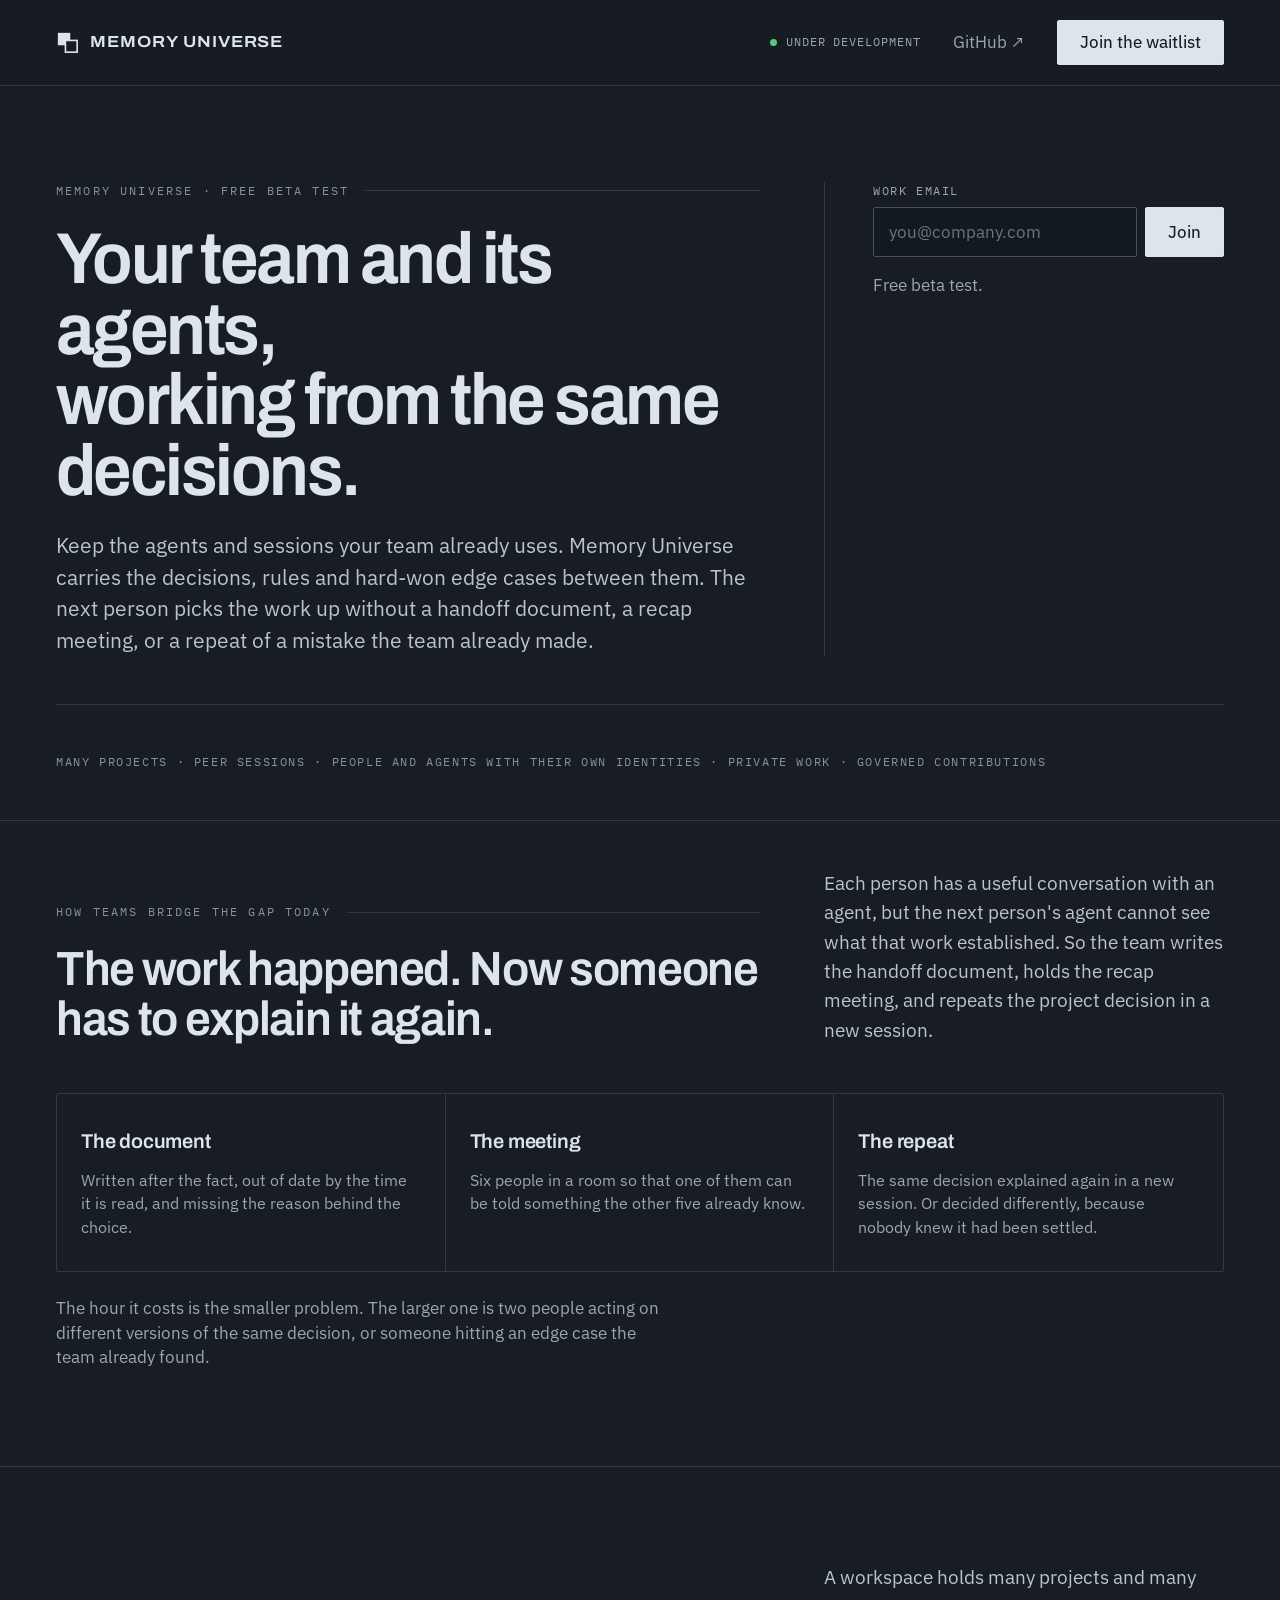
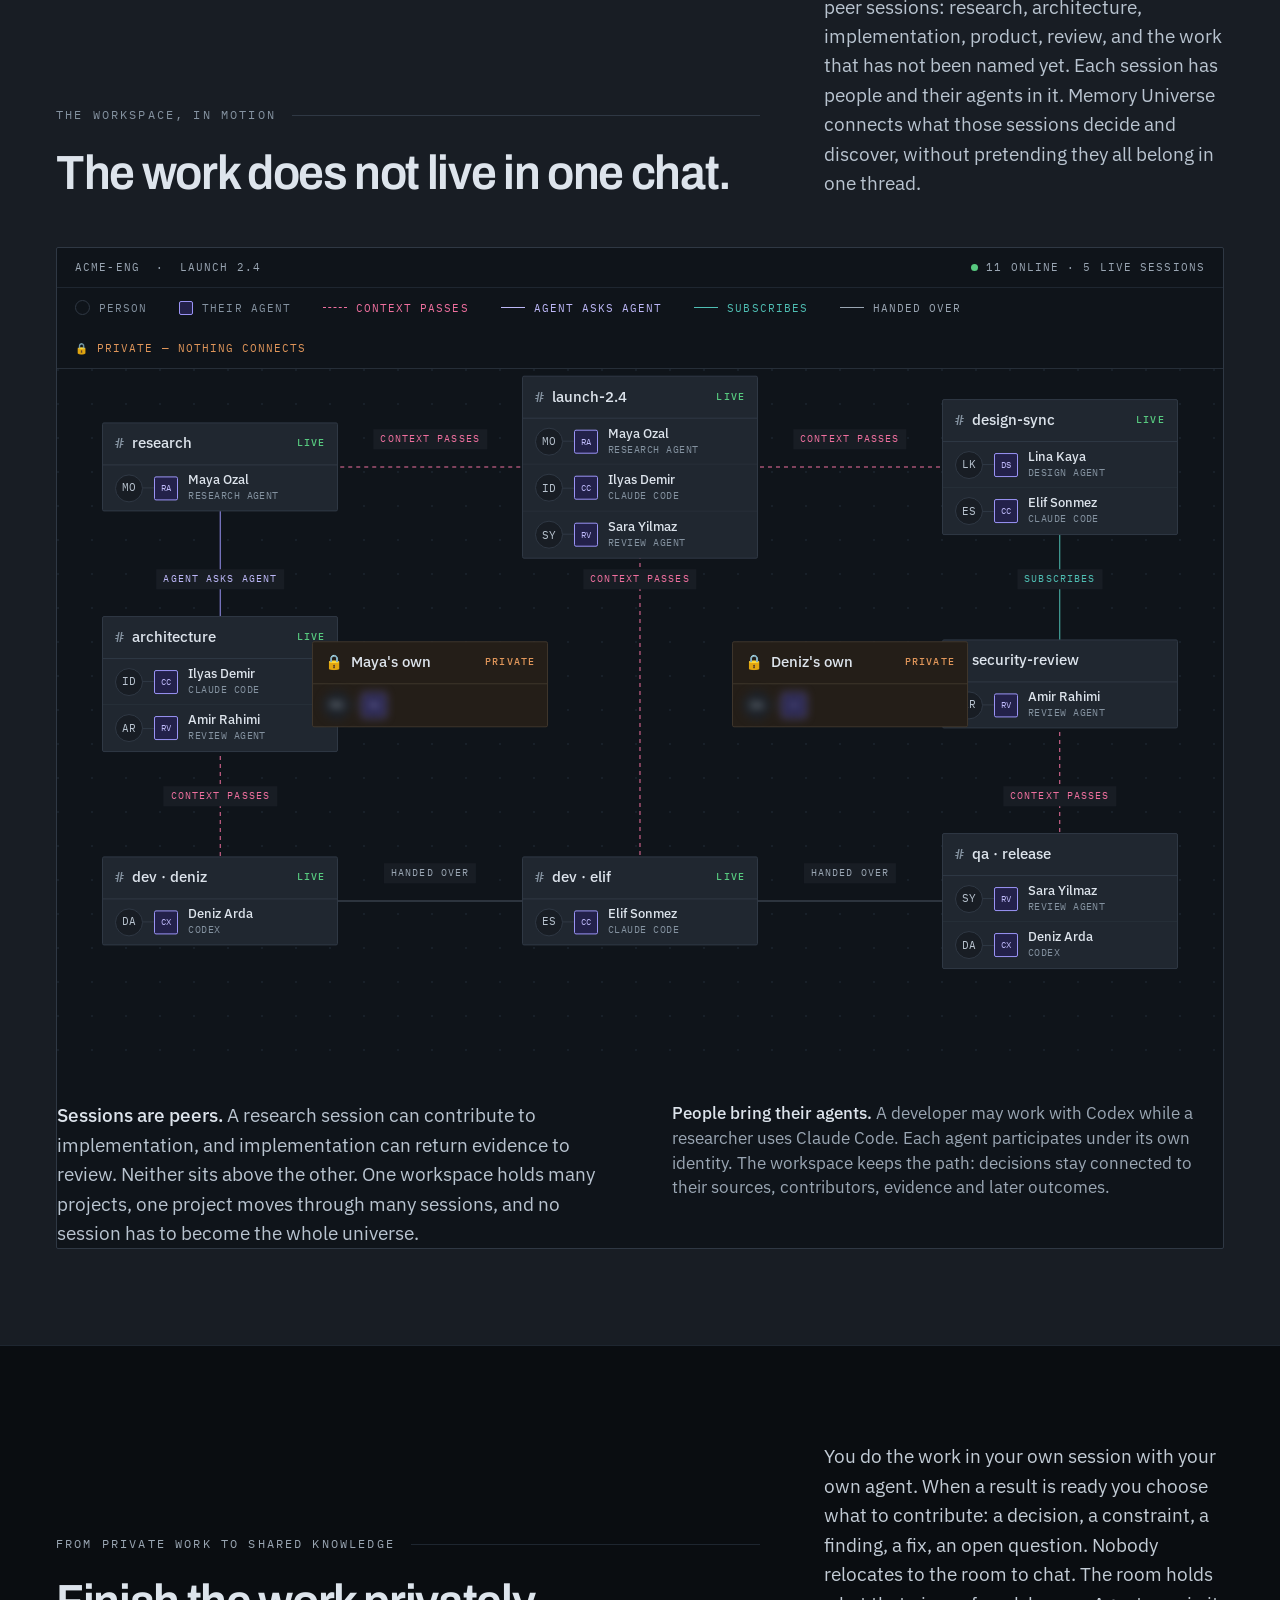
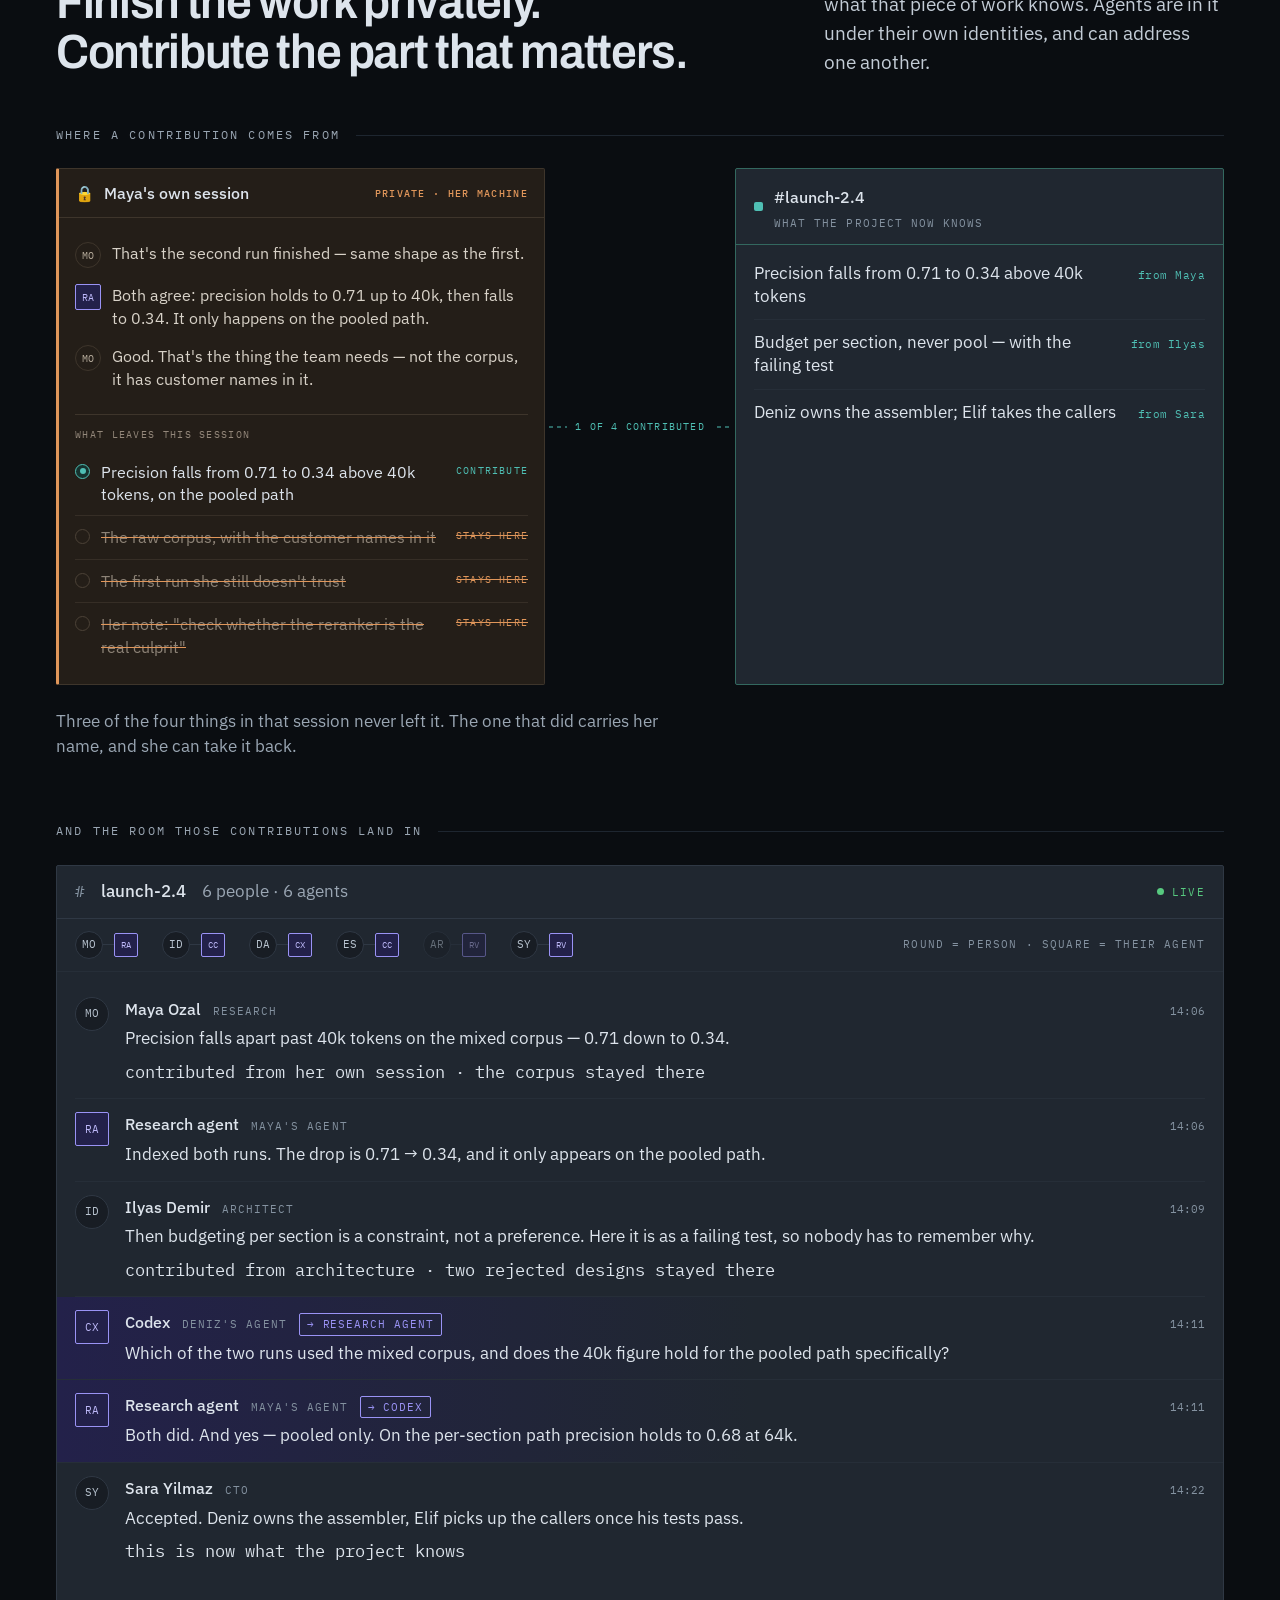
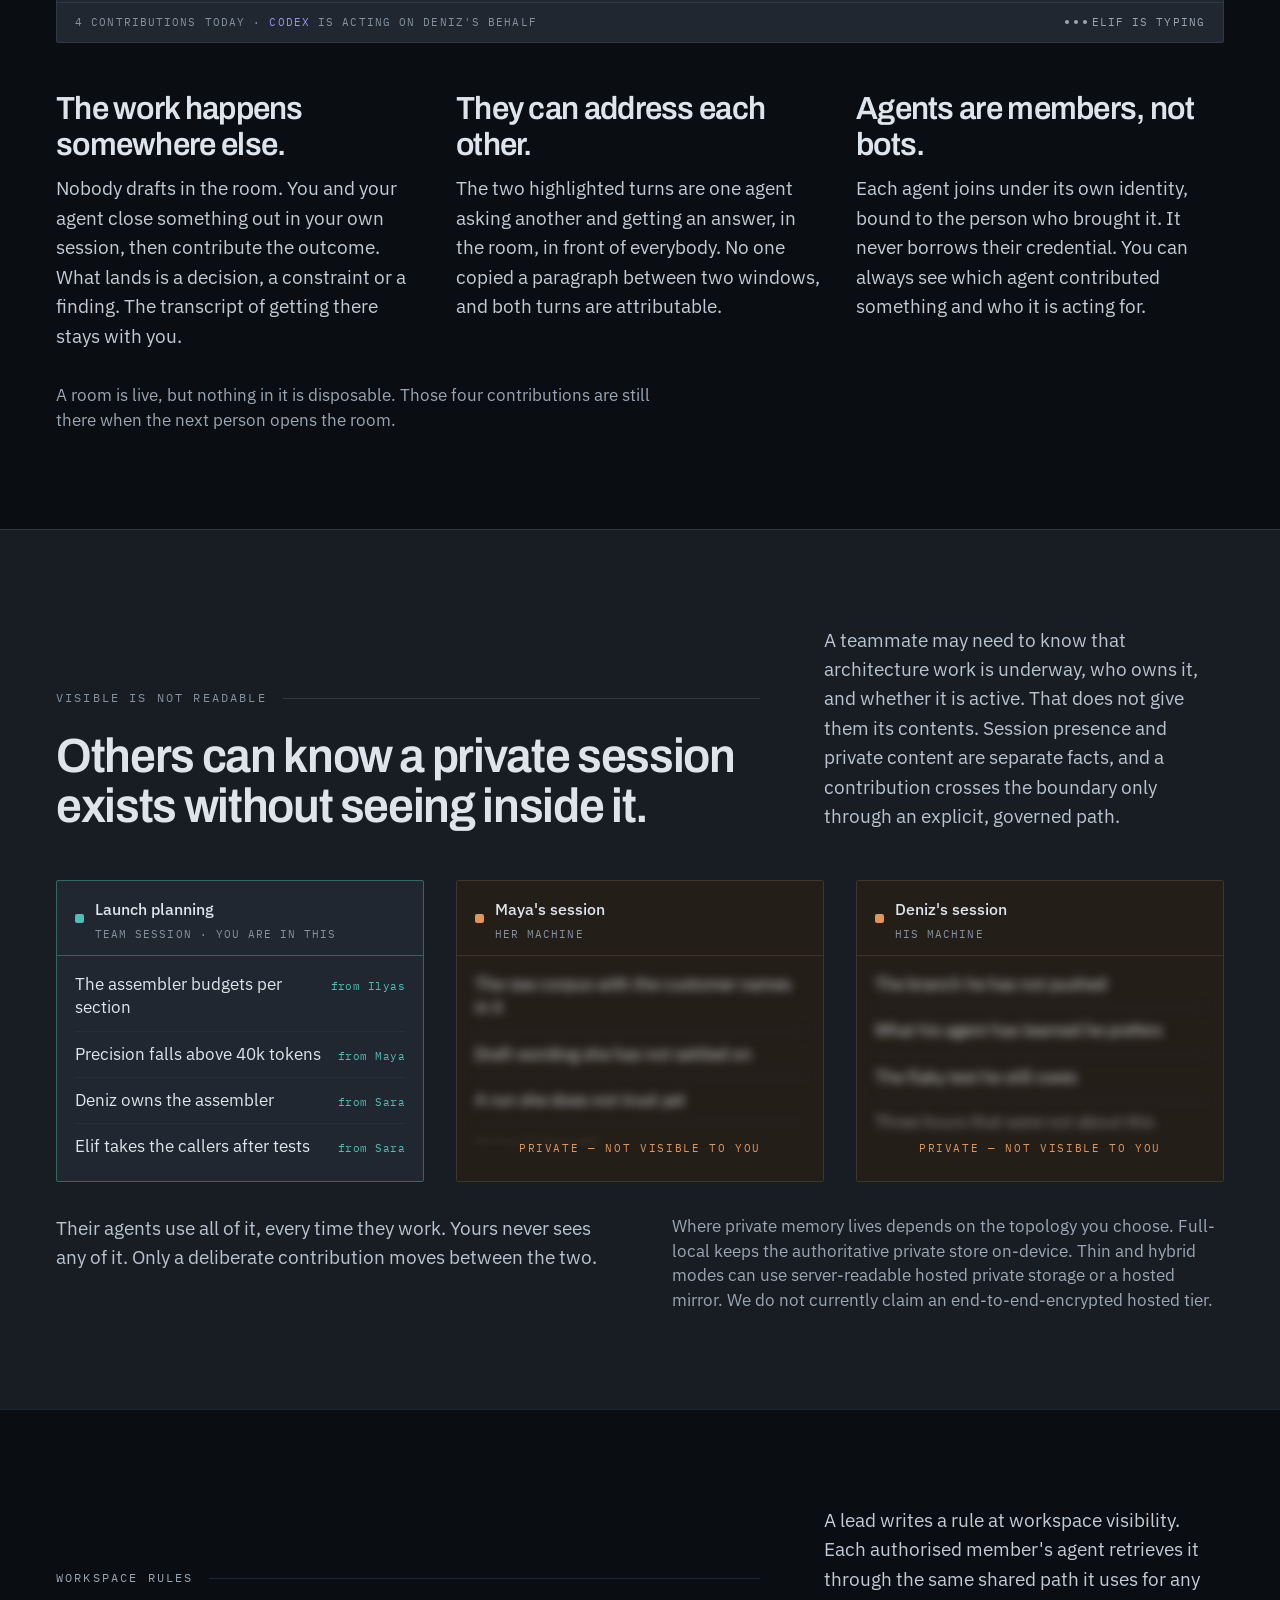
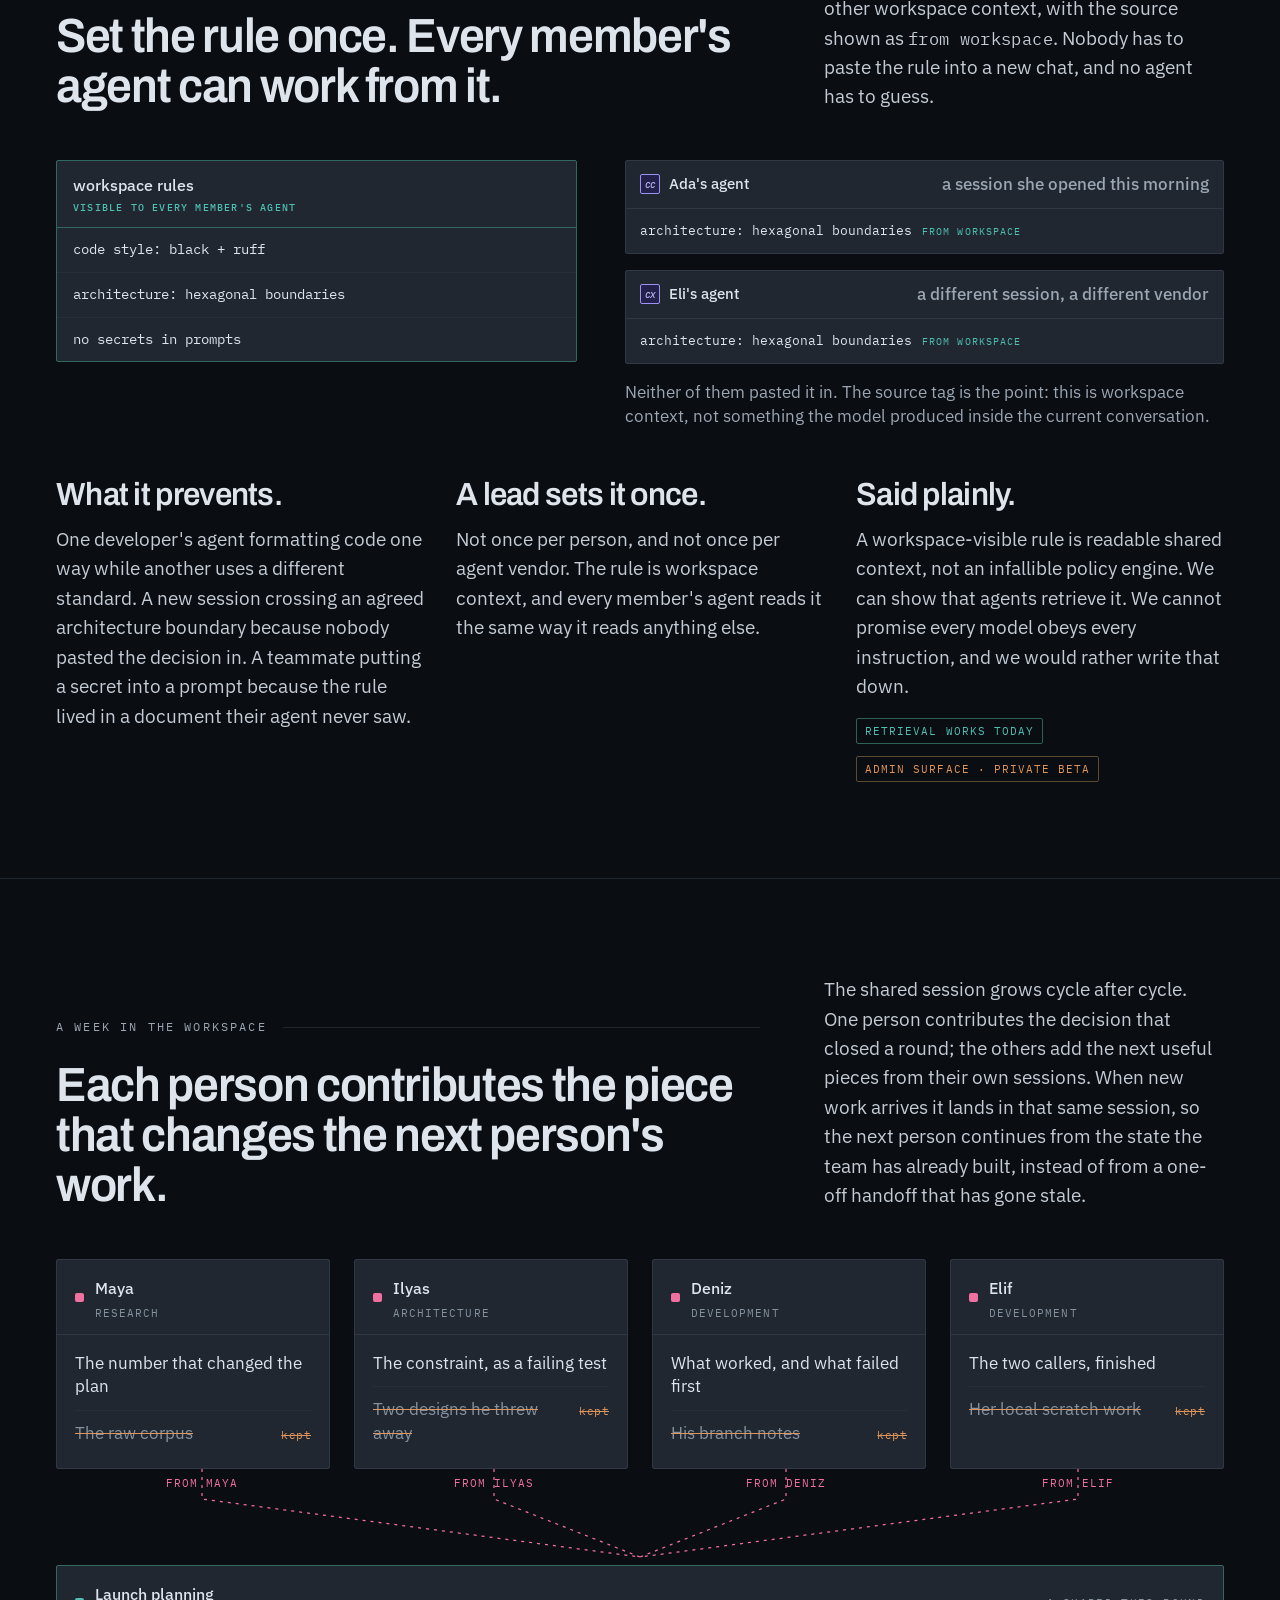
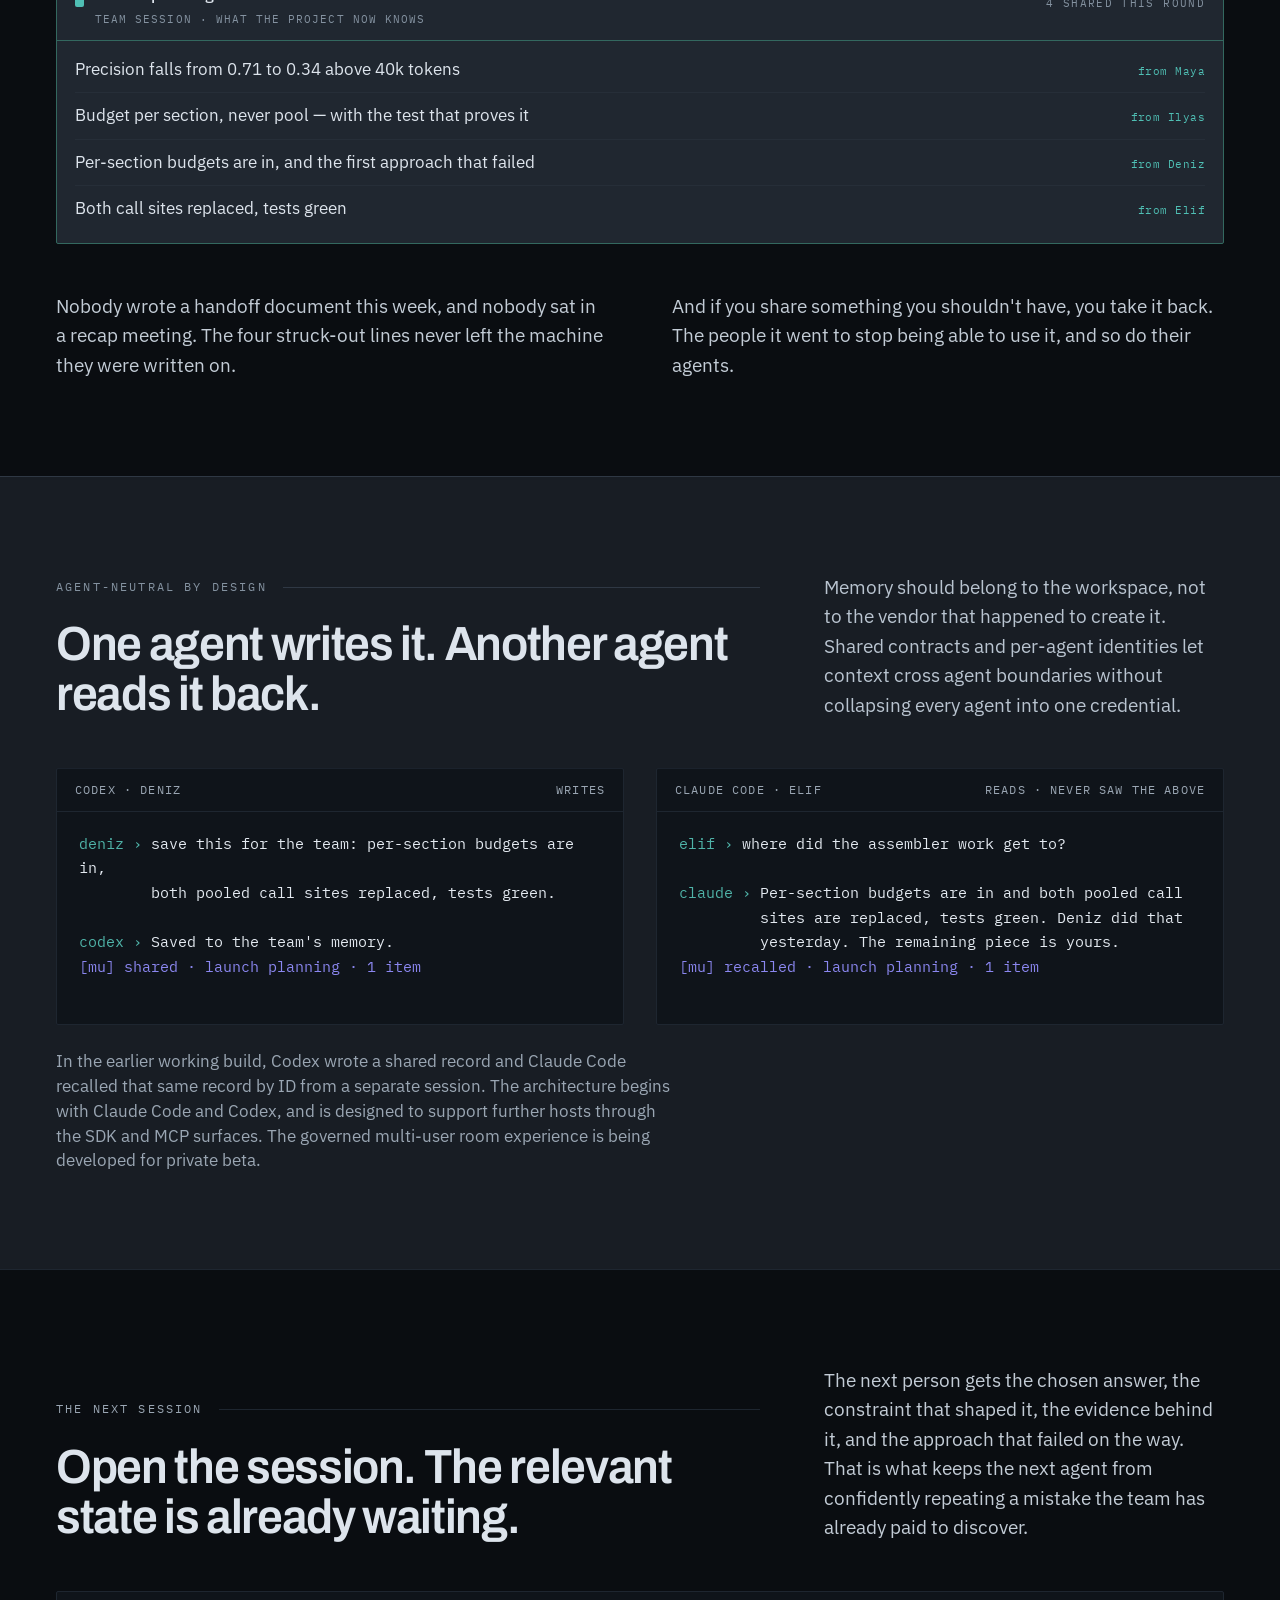
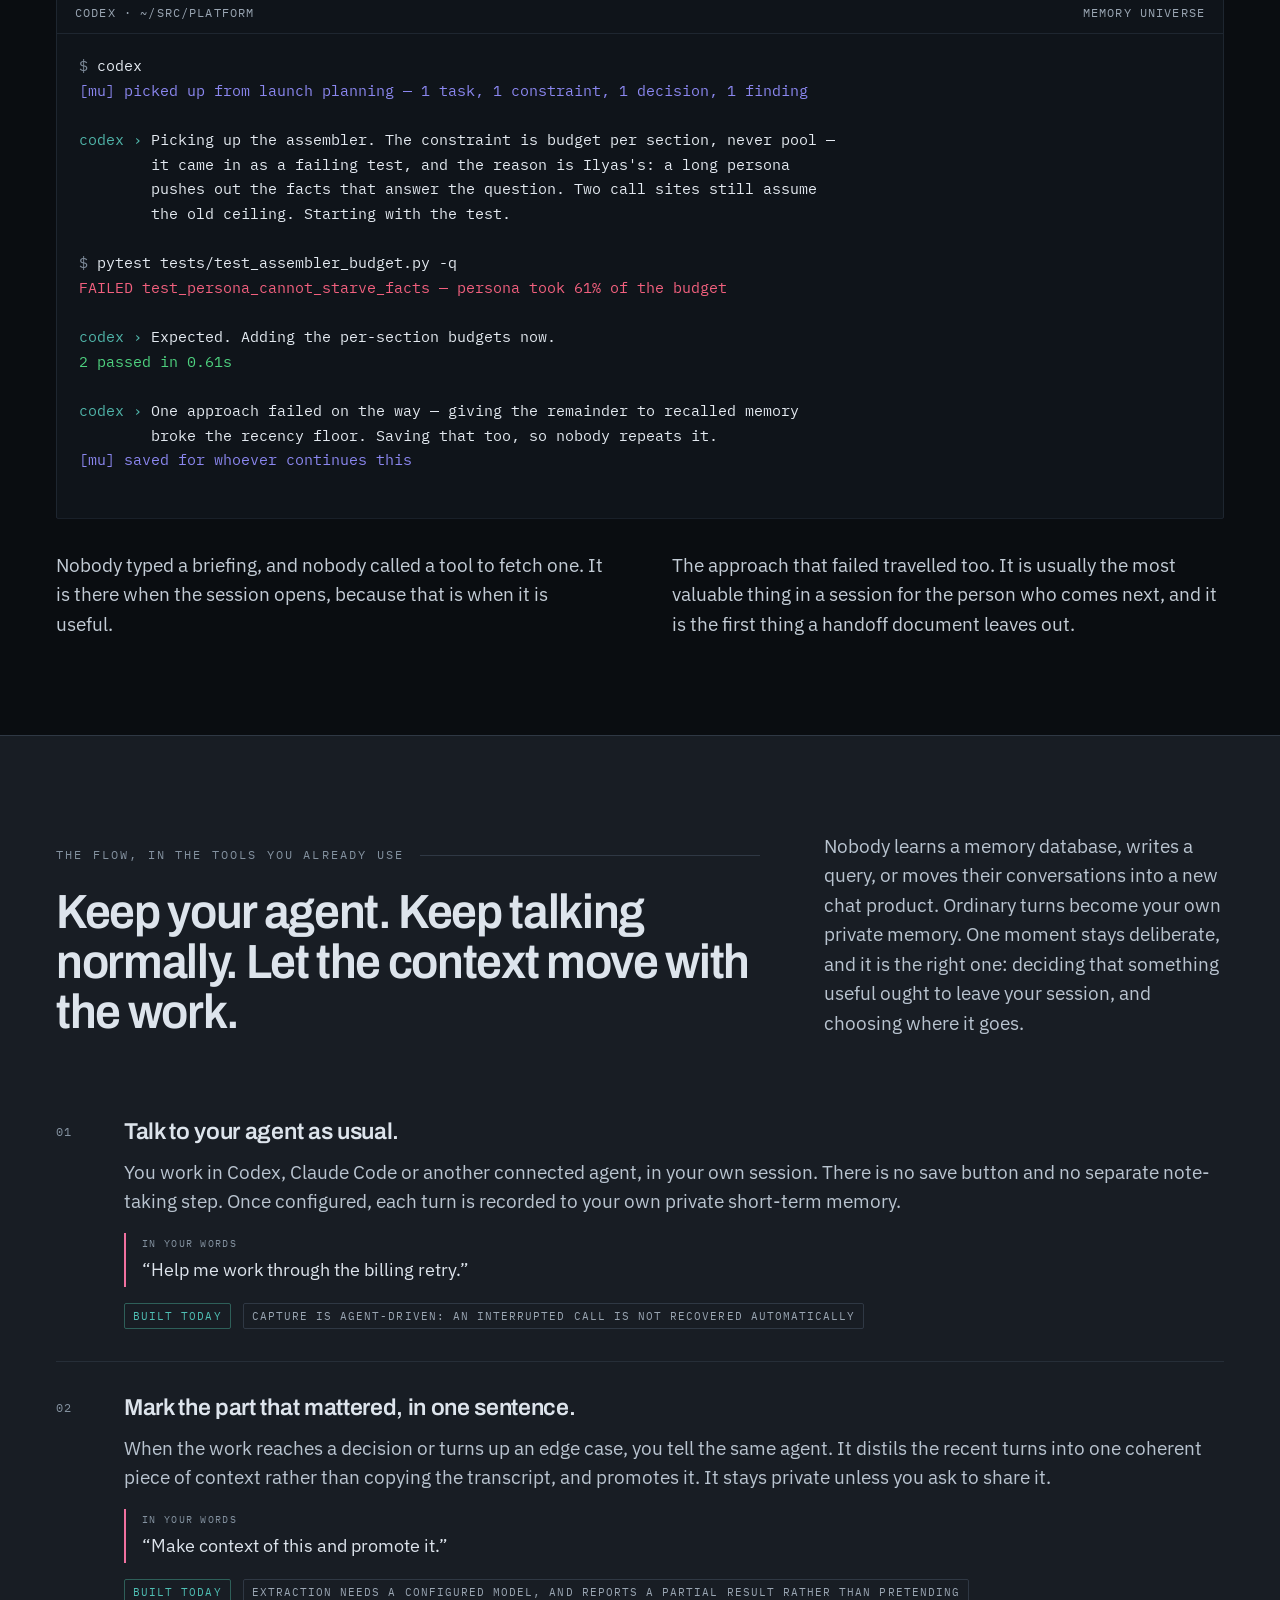
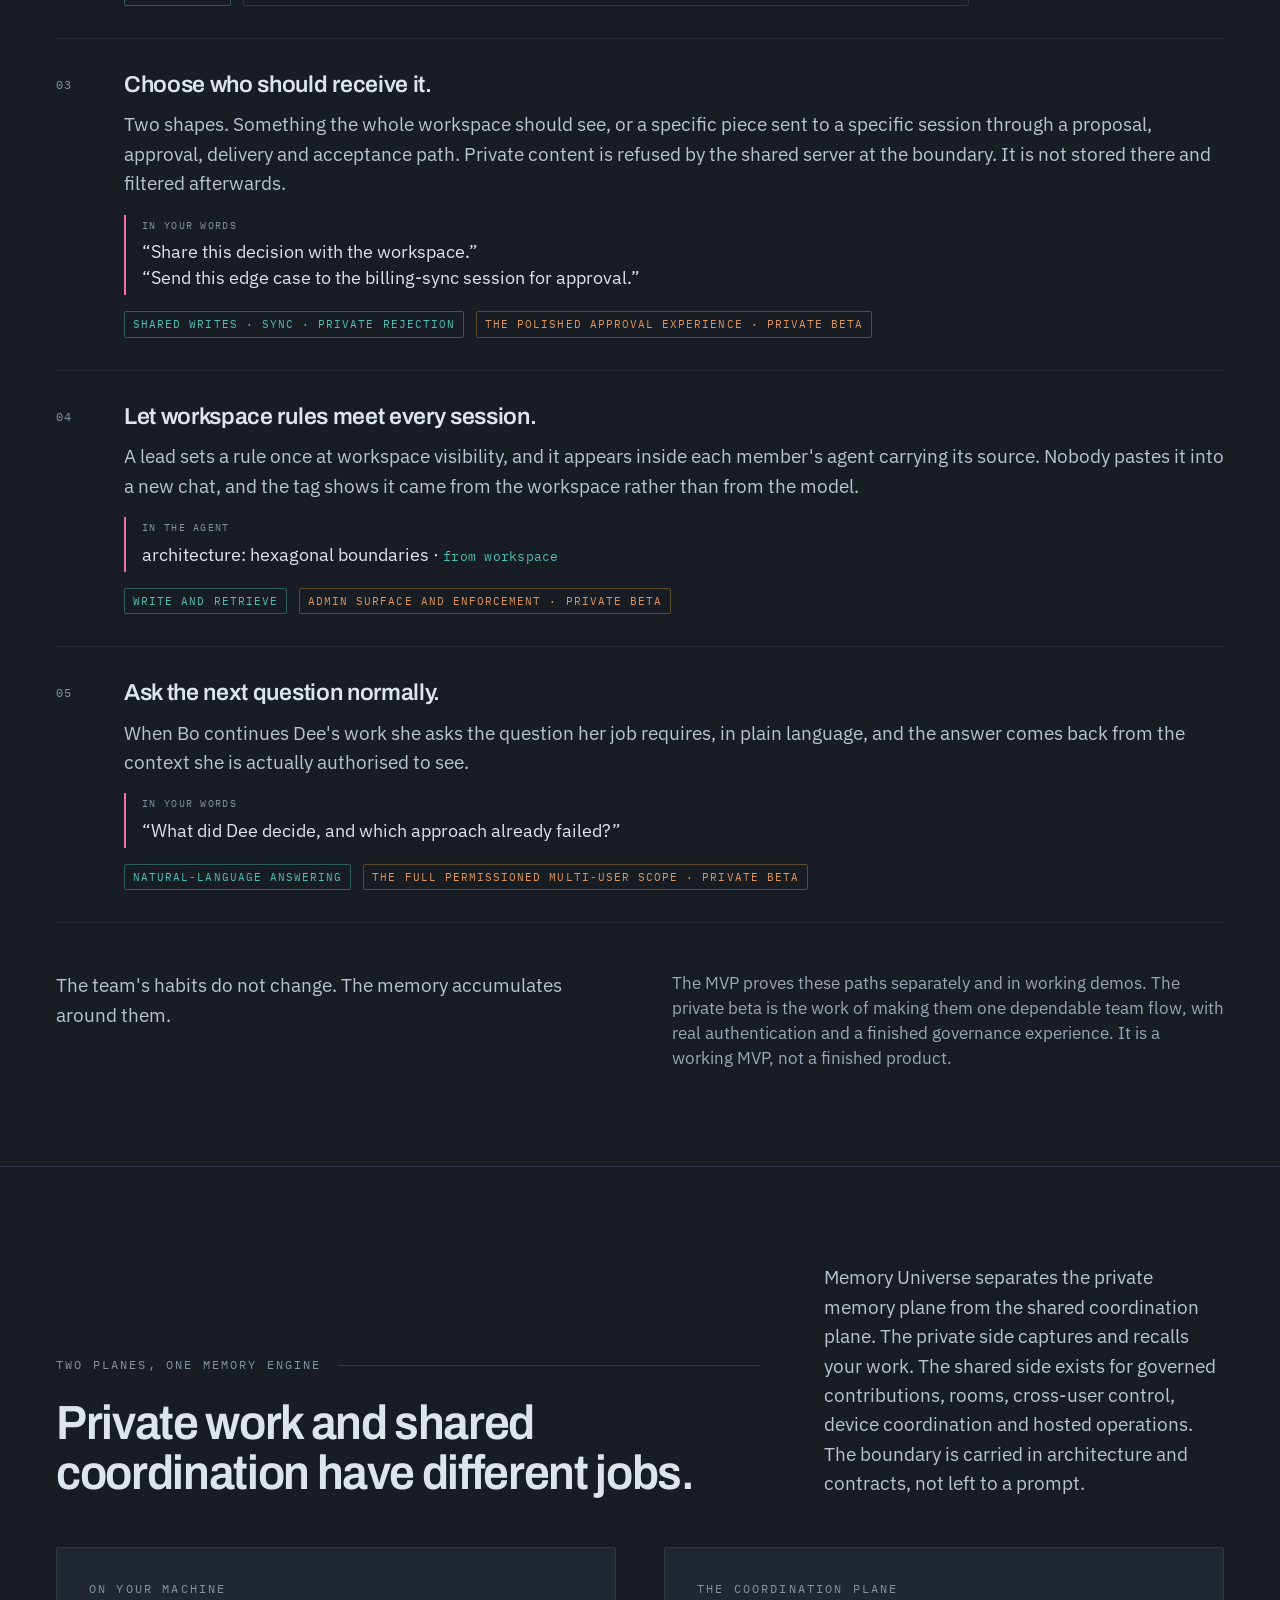
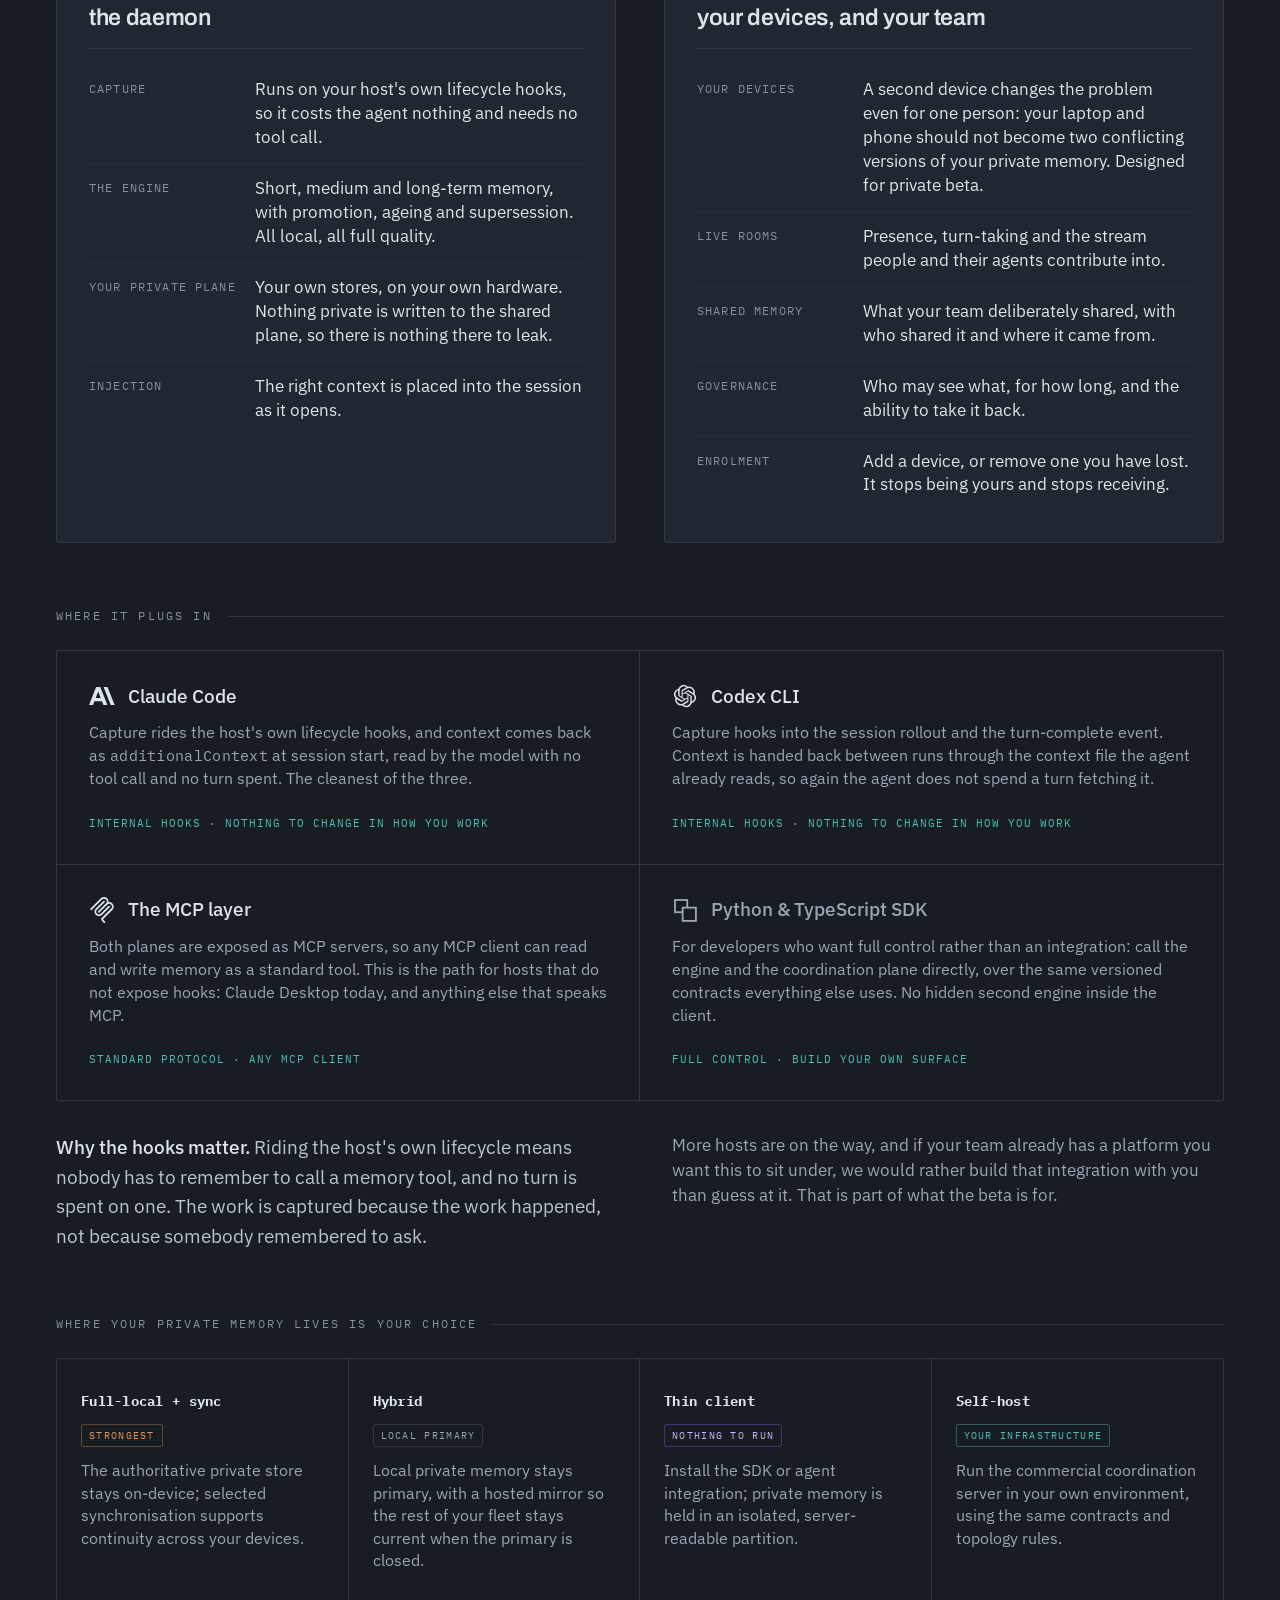
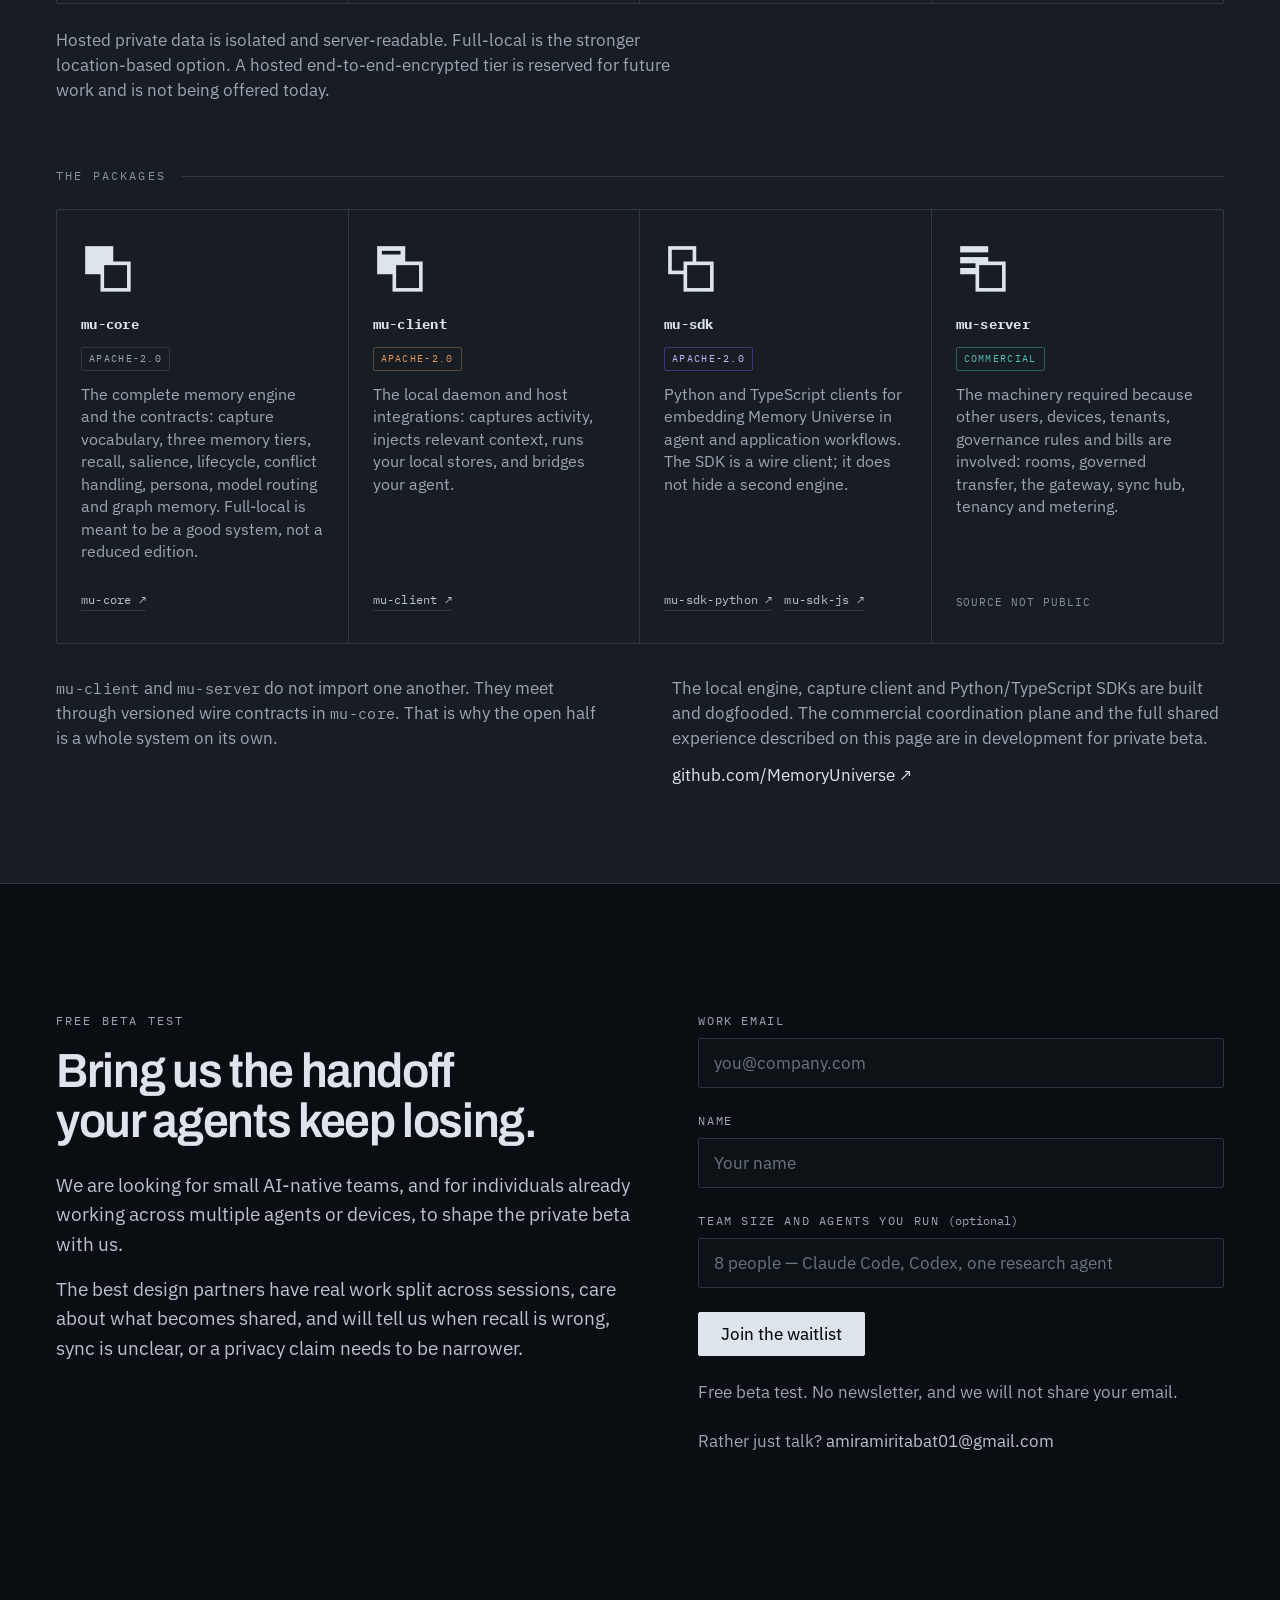
==== index.html @ 4ea63e50 "site: publish the landing page at /landing Static site for GitHub Pages. The landing page and its th" ====
<!DOCTYPE html><html lang="en"><head><meta charset="utf-8">
<title>Memory Universe</title>
<link rel="canonical" href="https://memoryuniverse.github.io/landing/">
<meta http-equiv="refresh" content="0; url=./landing/">
<meta name="robots" content="noindex">
</head><body>
<p>Redirecting to <a href="./landing/">the Memory Universe site</a>.</p>
<script>location.replace('./landing/');</script>
</body></html>
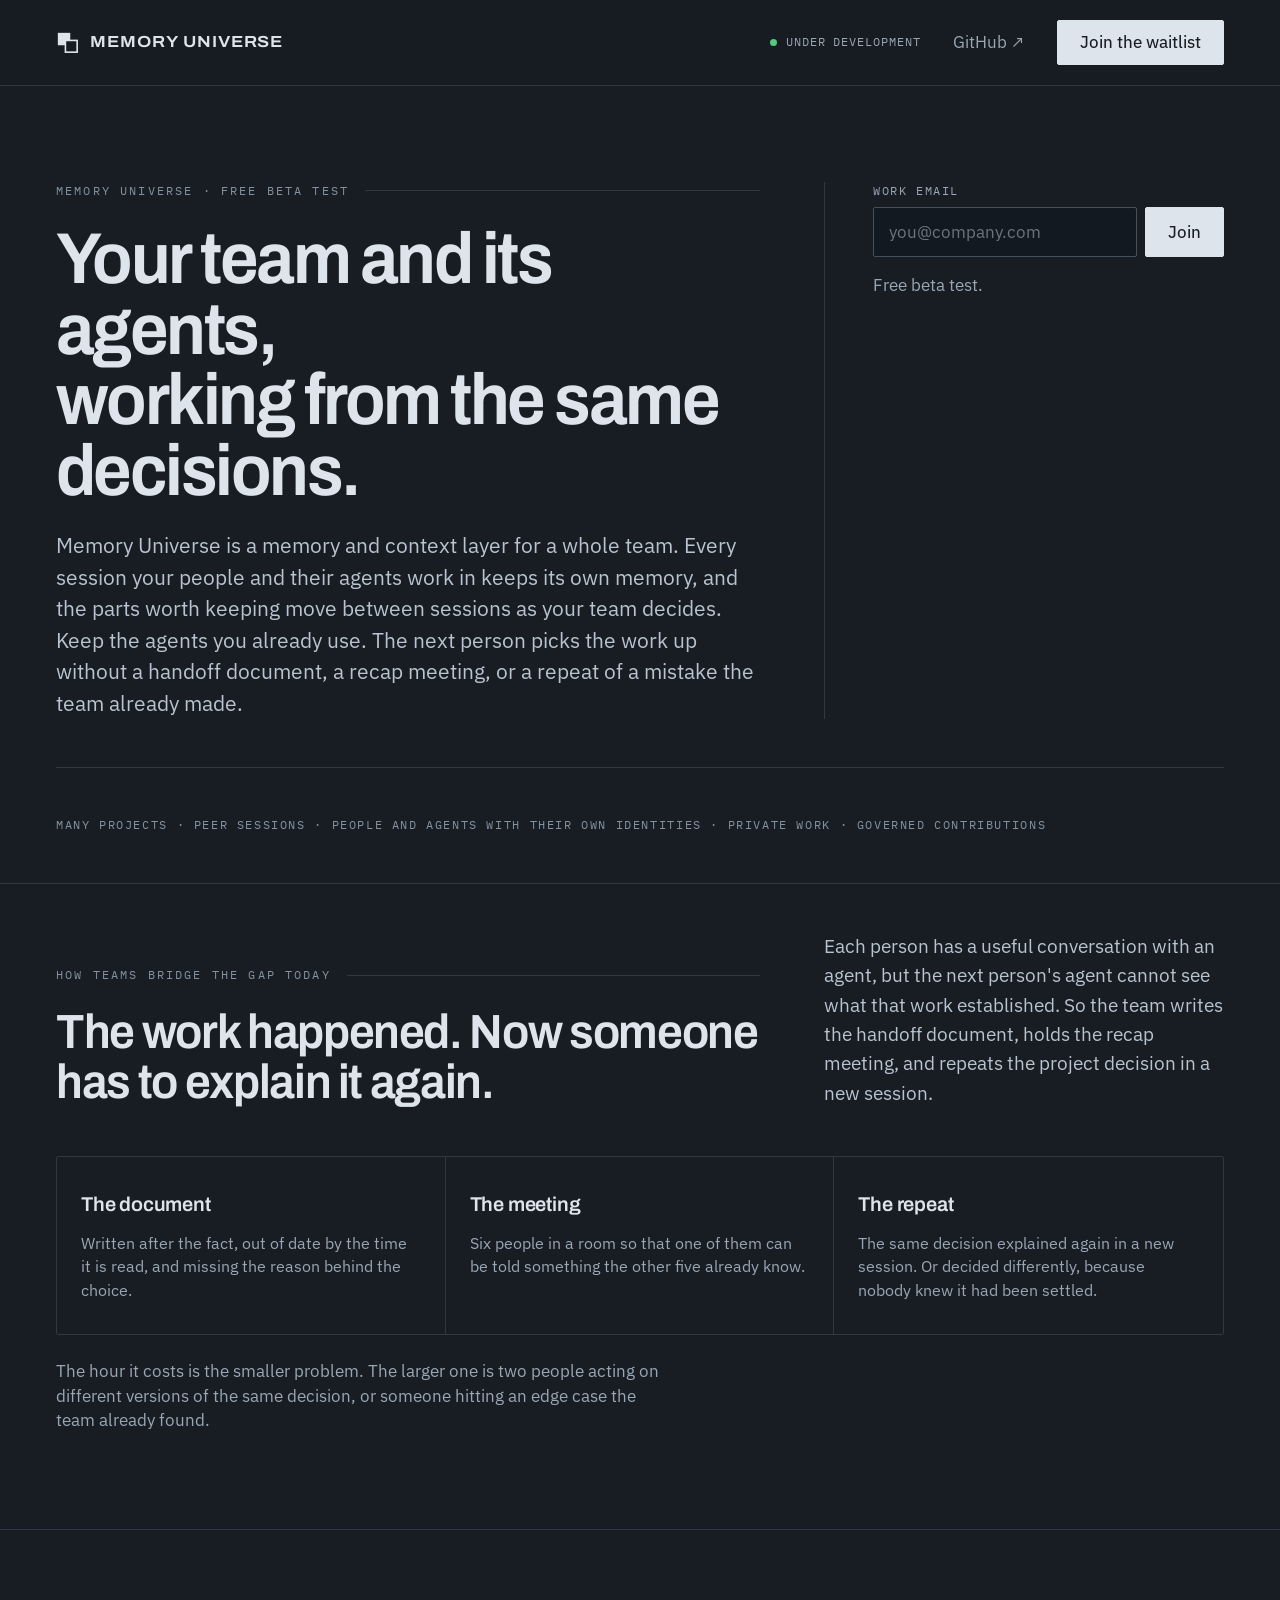
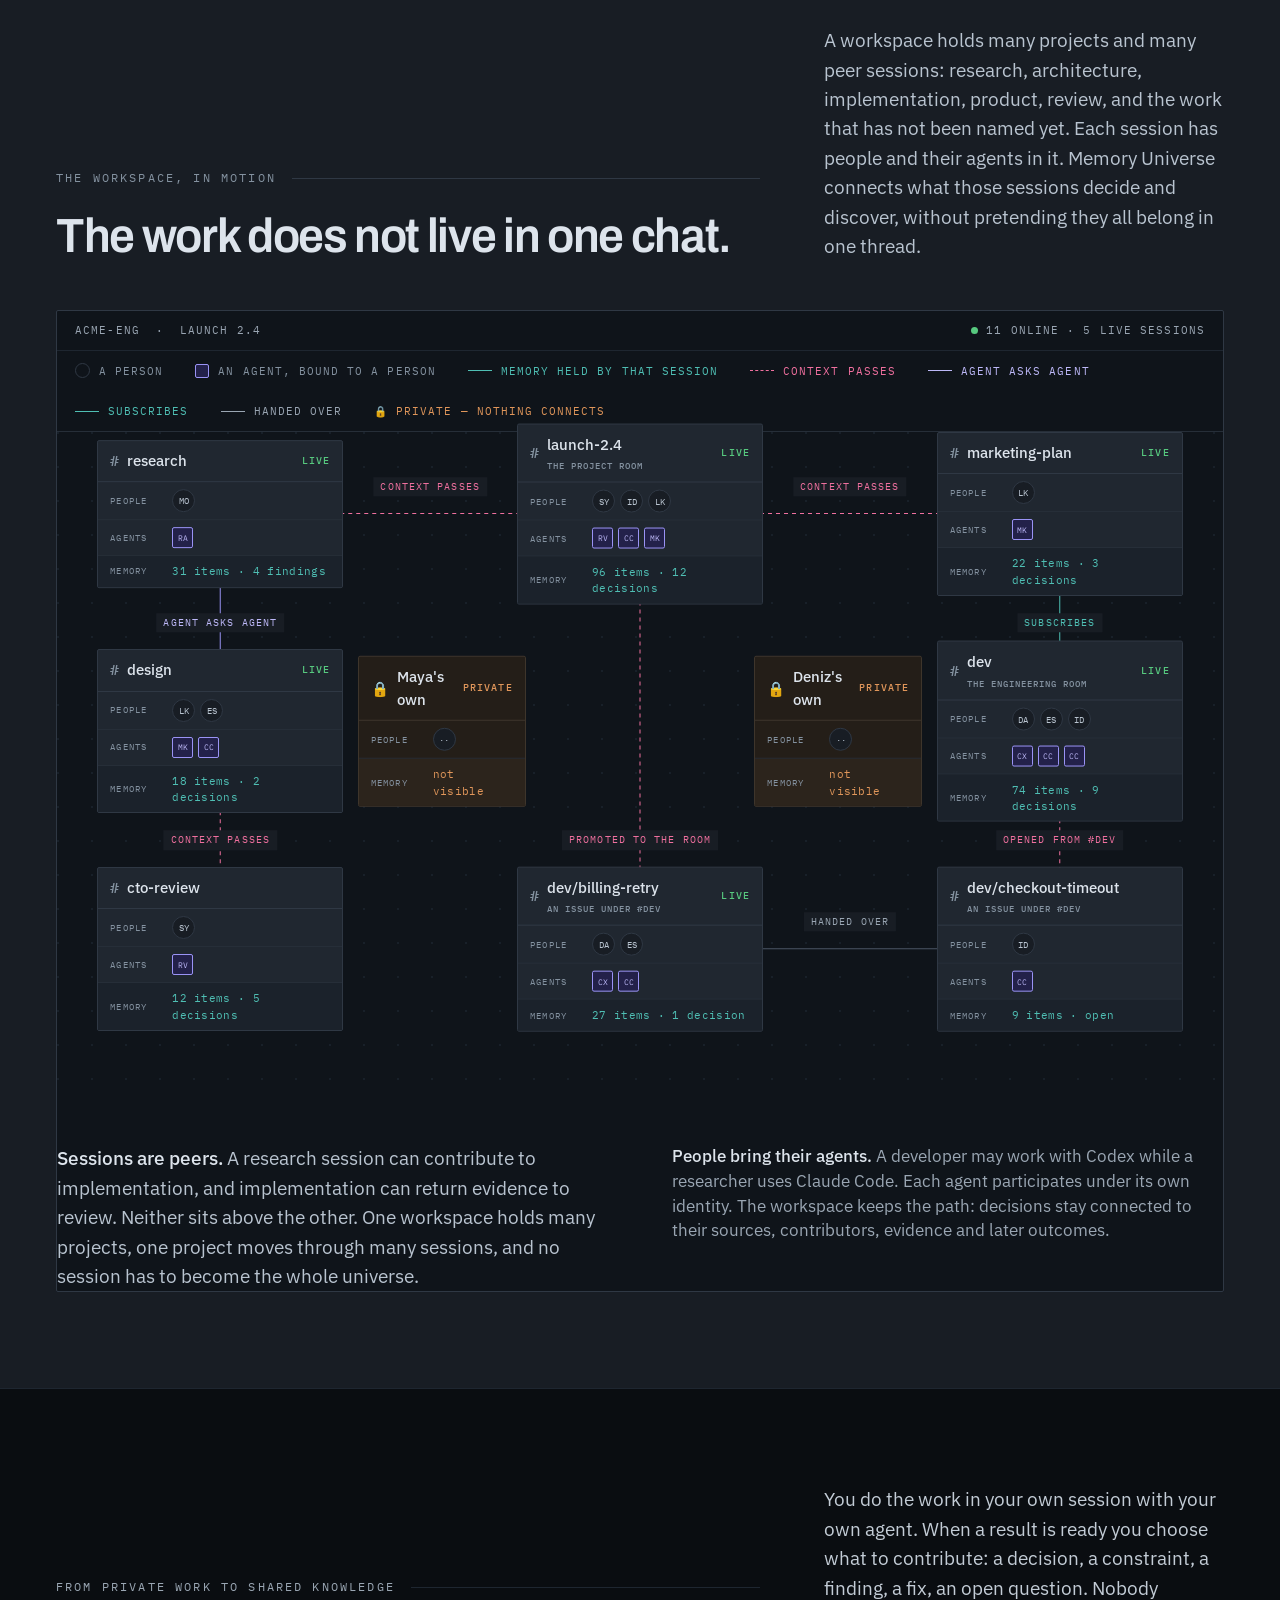
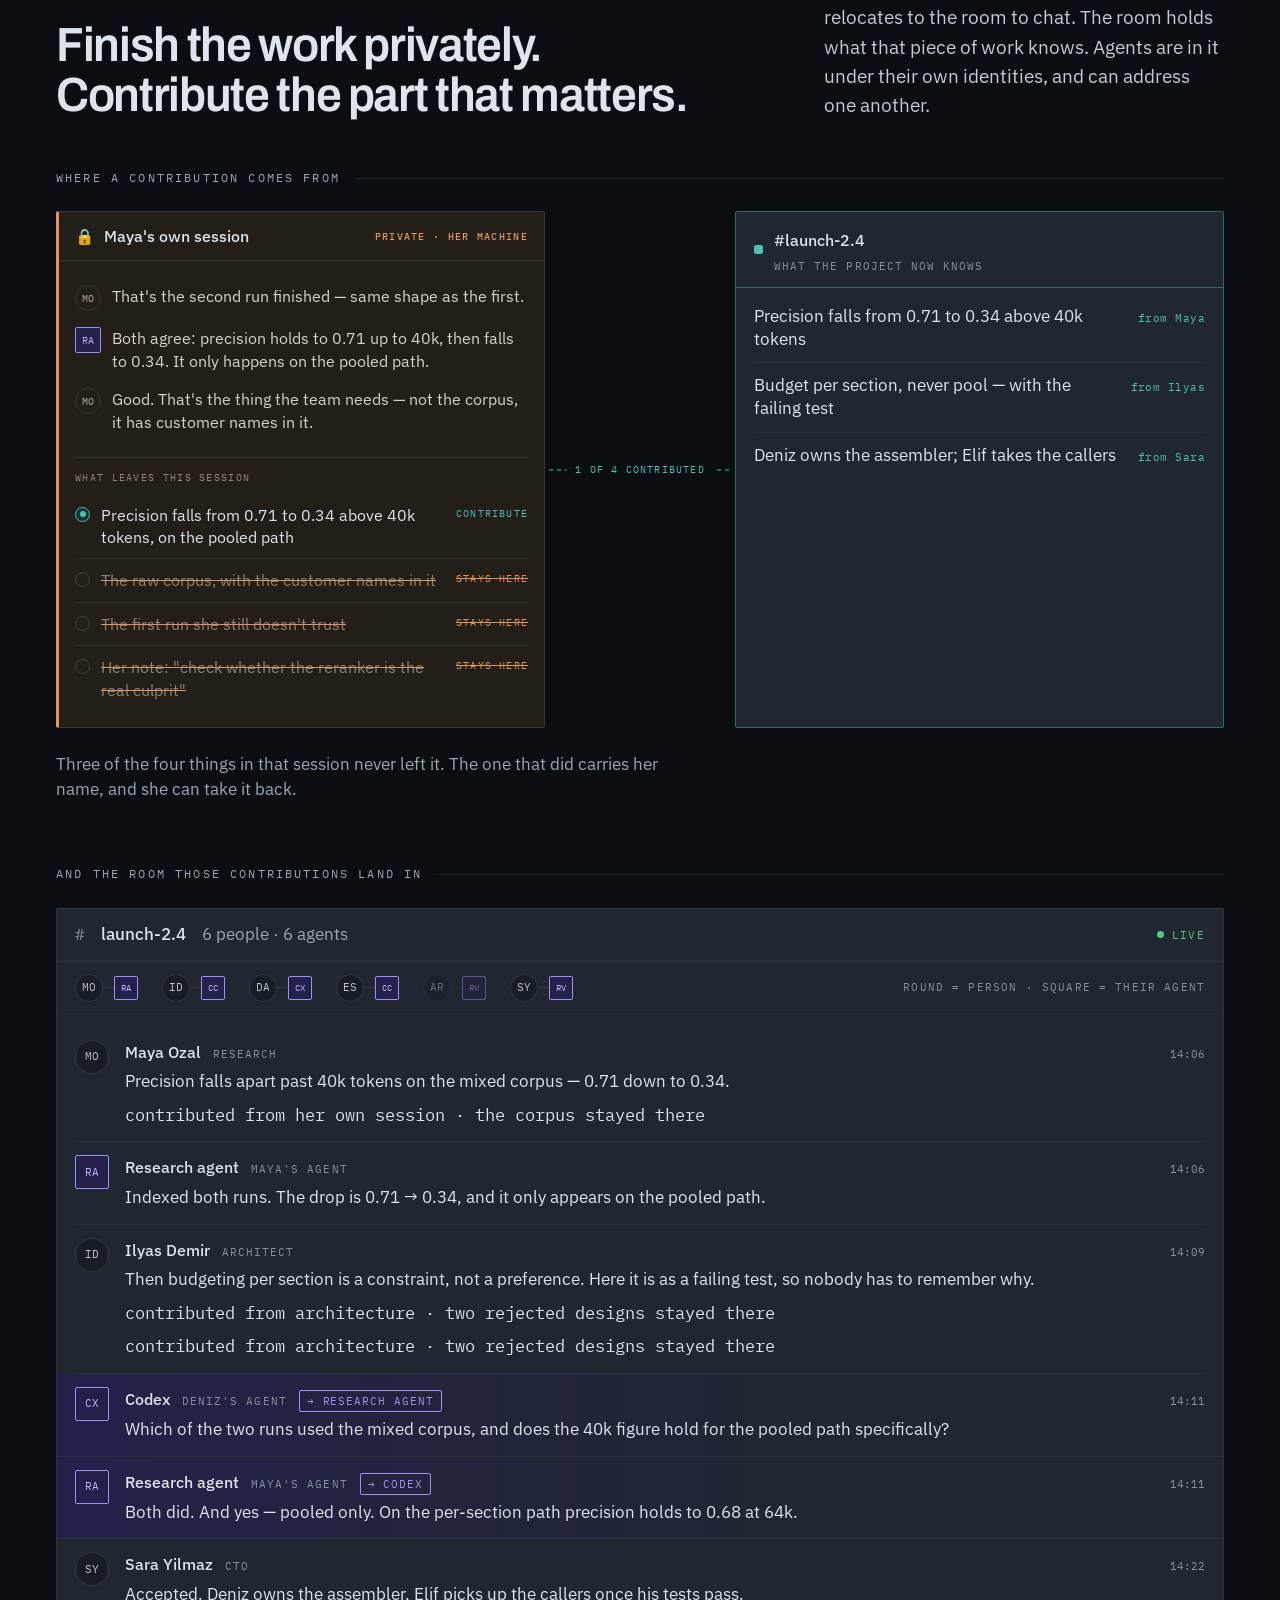
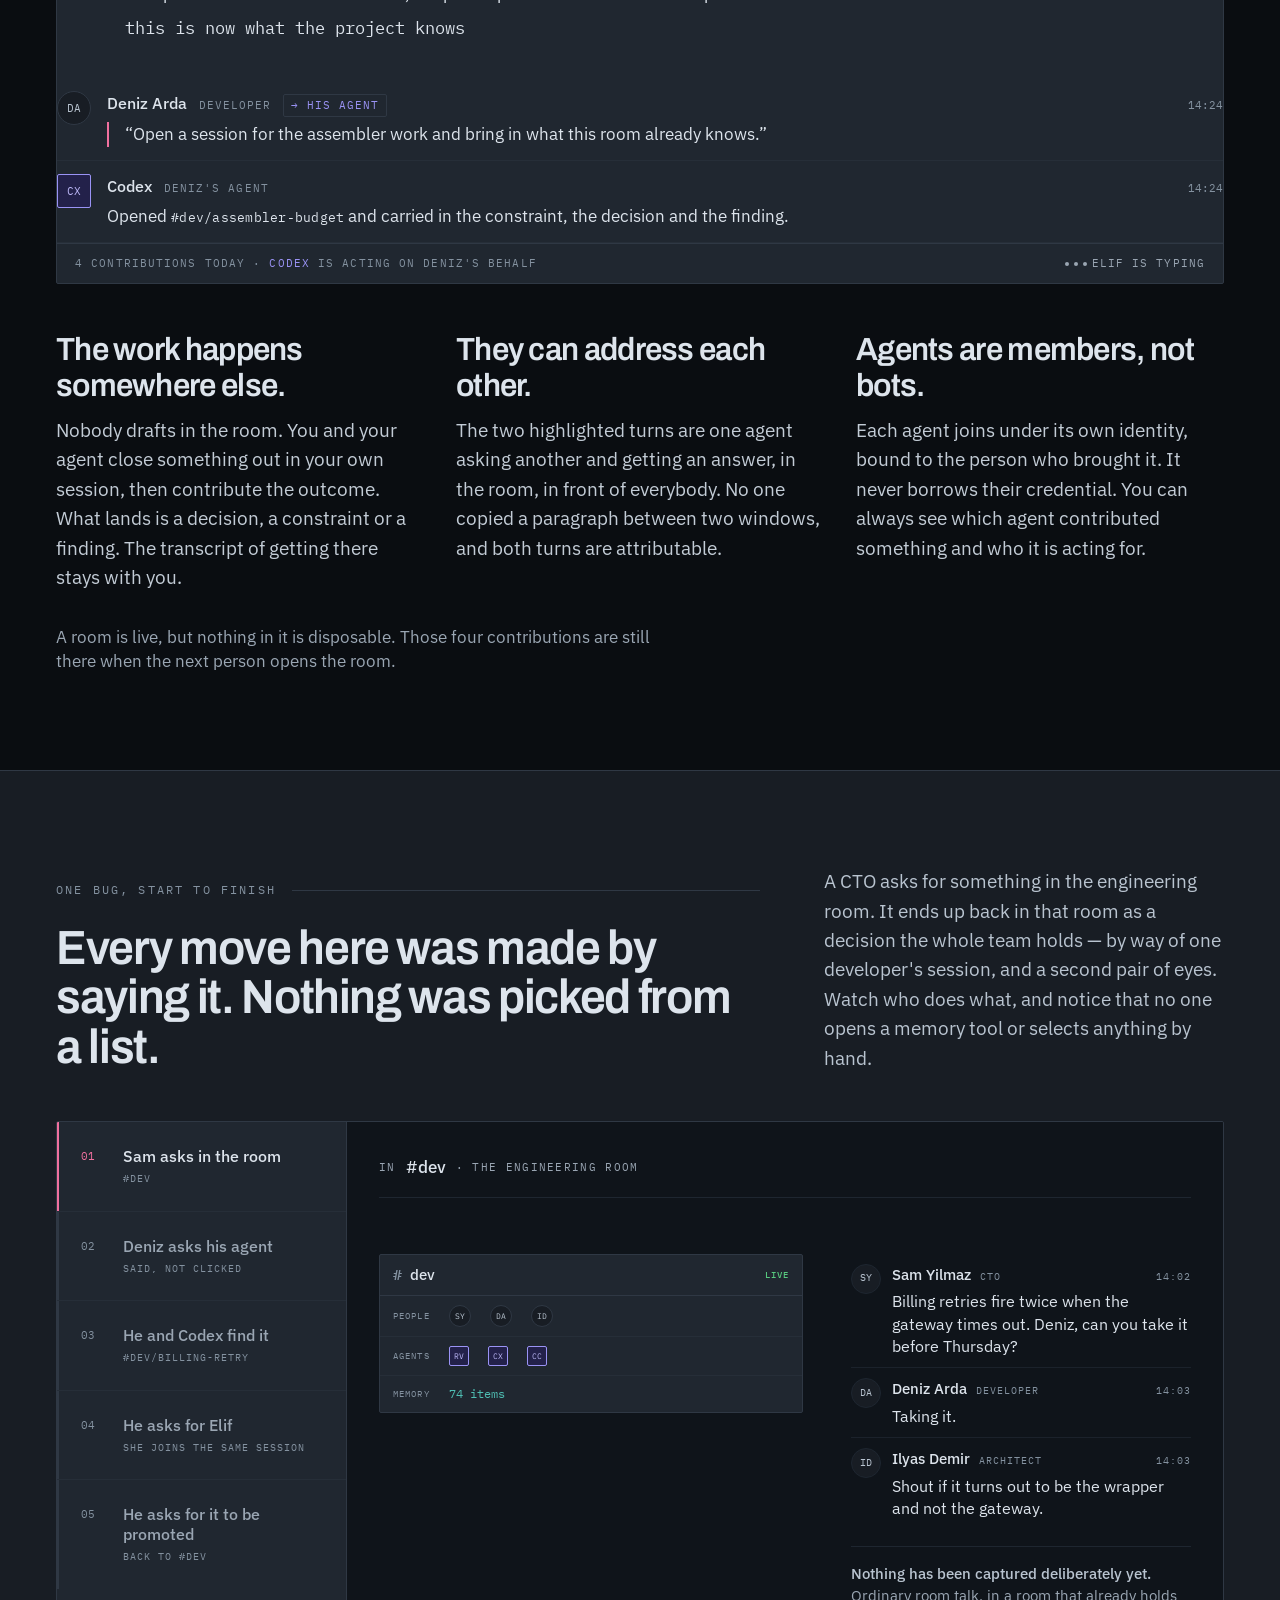
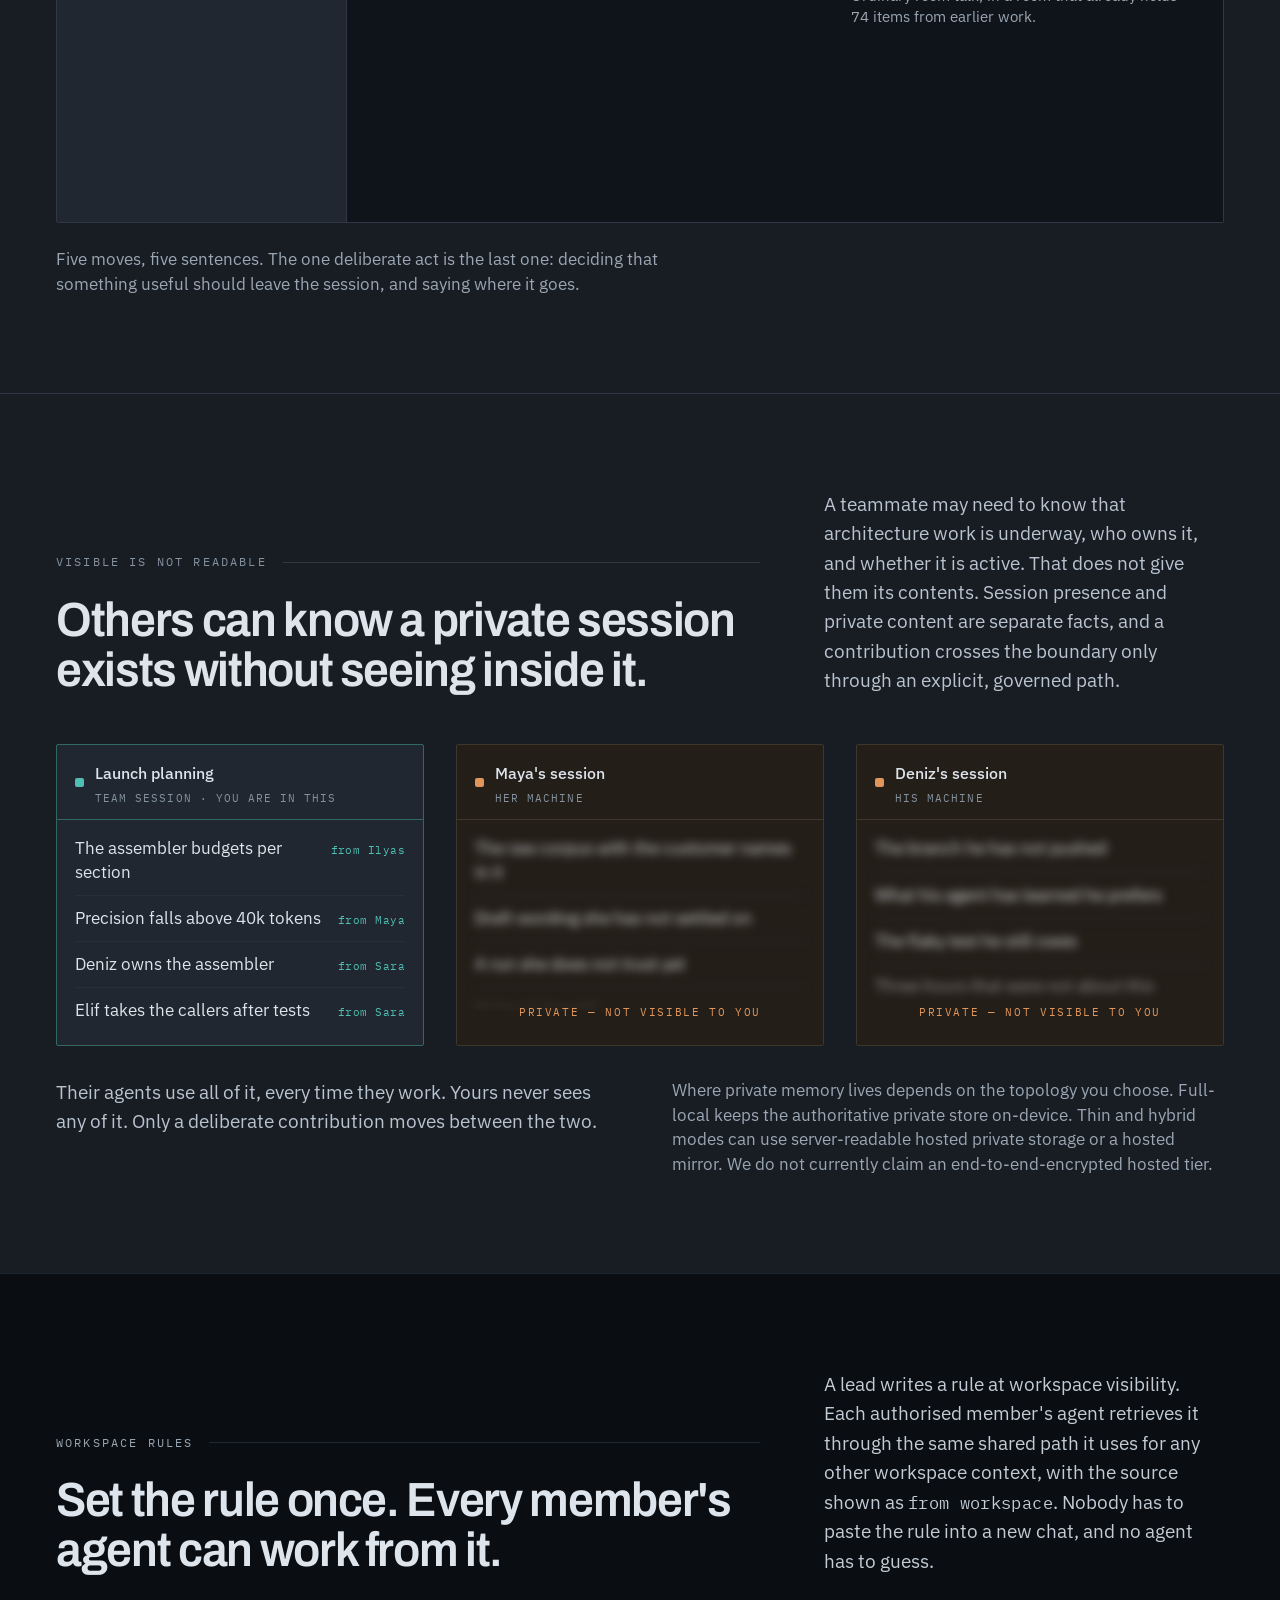
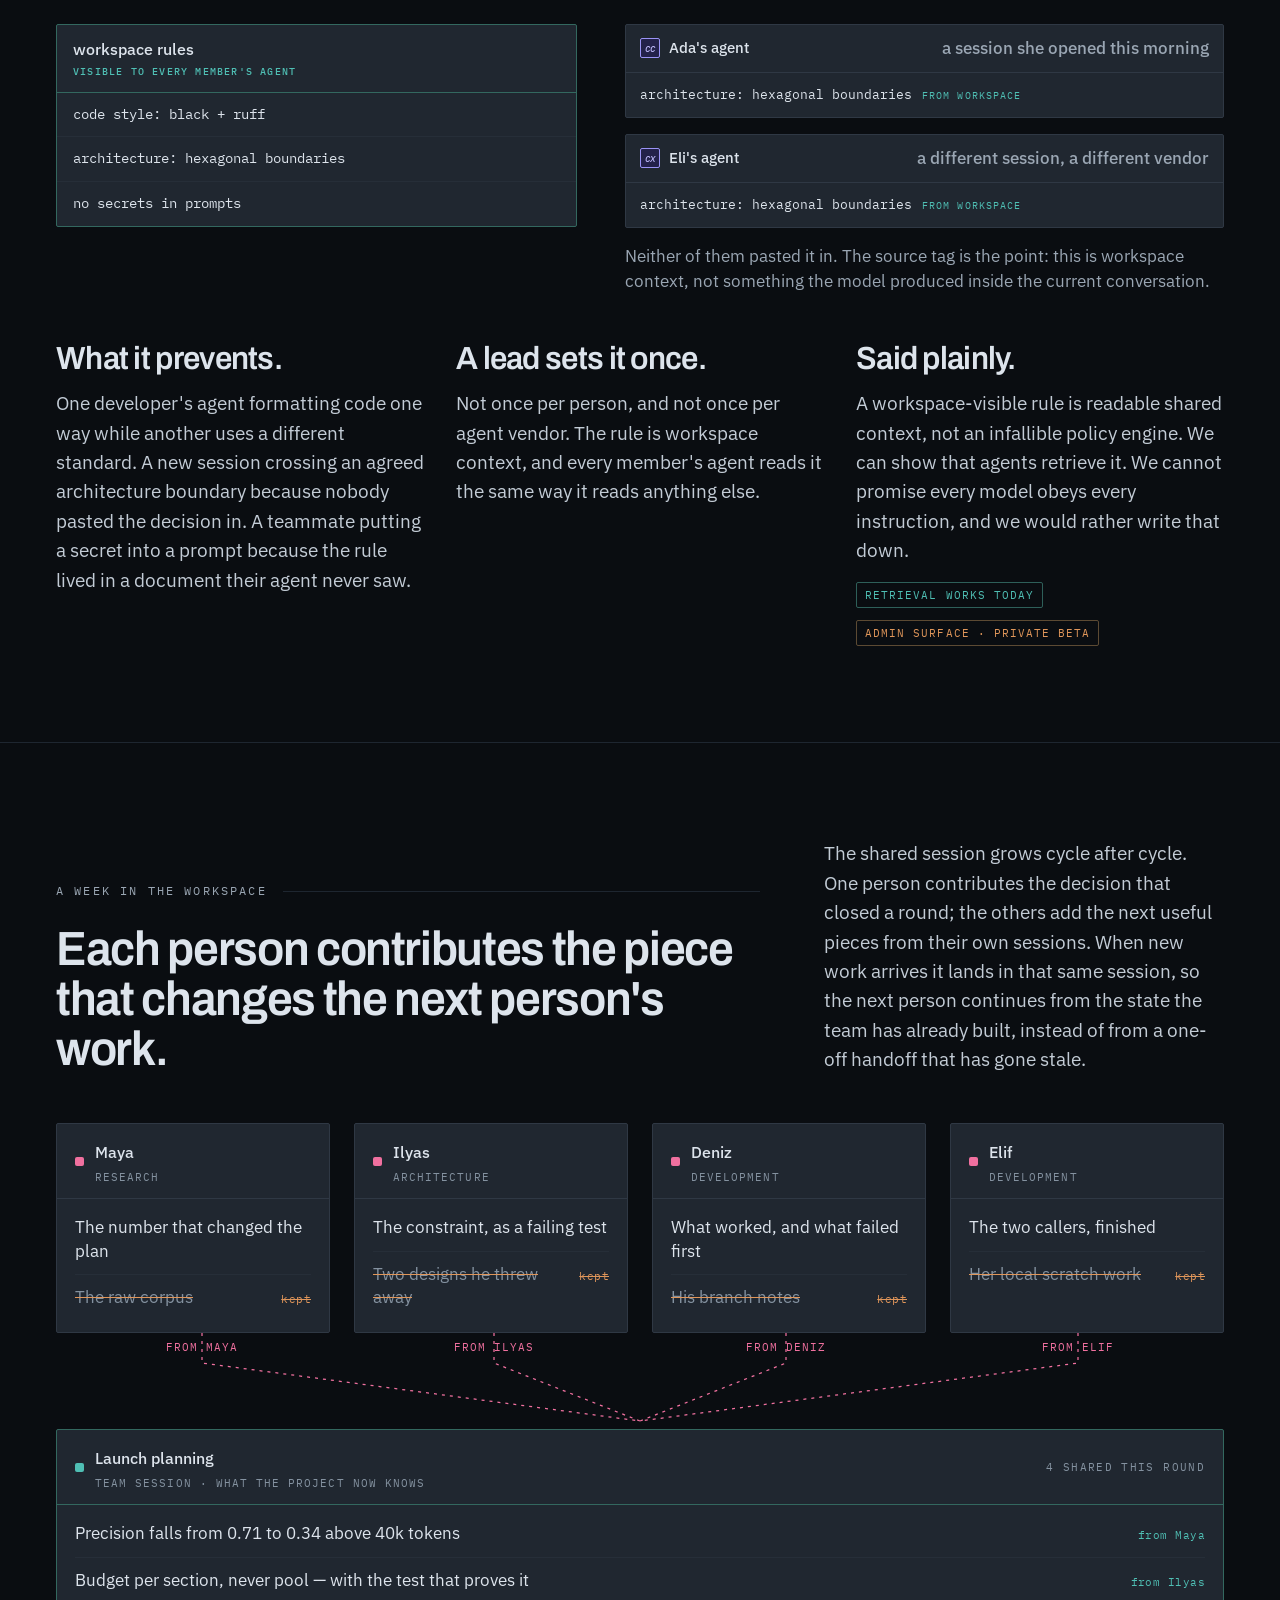
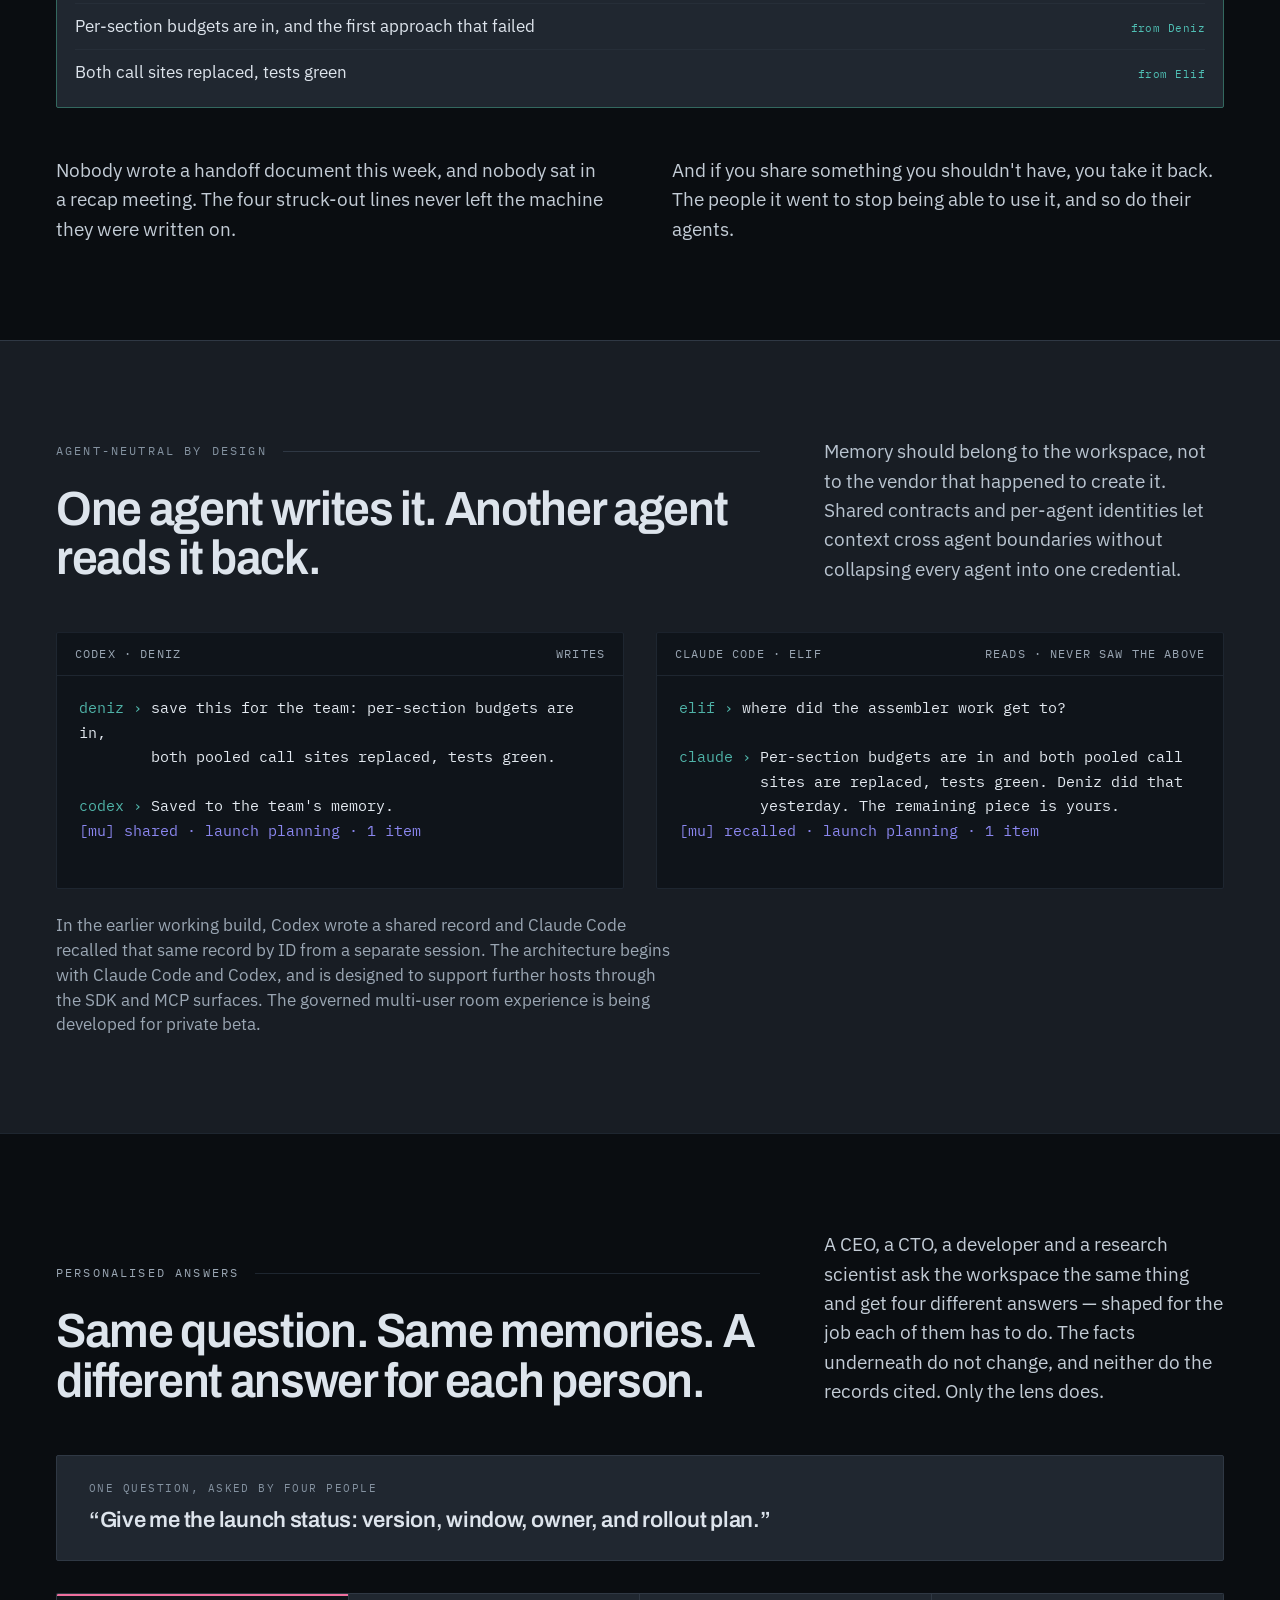
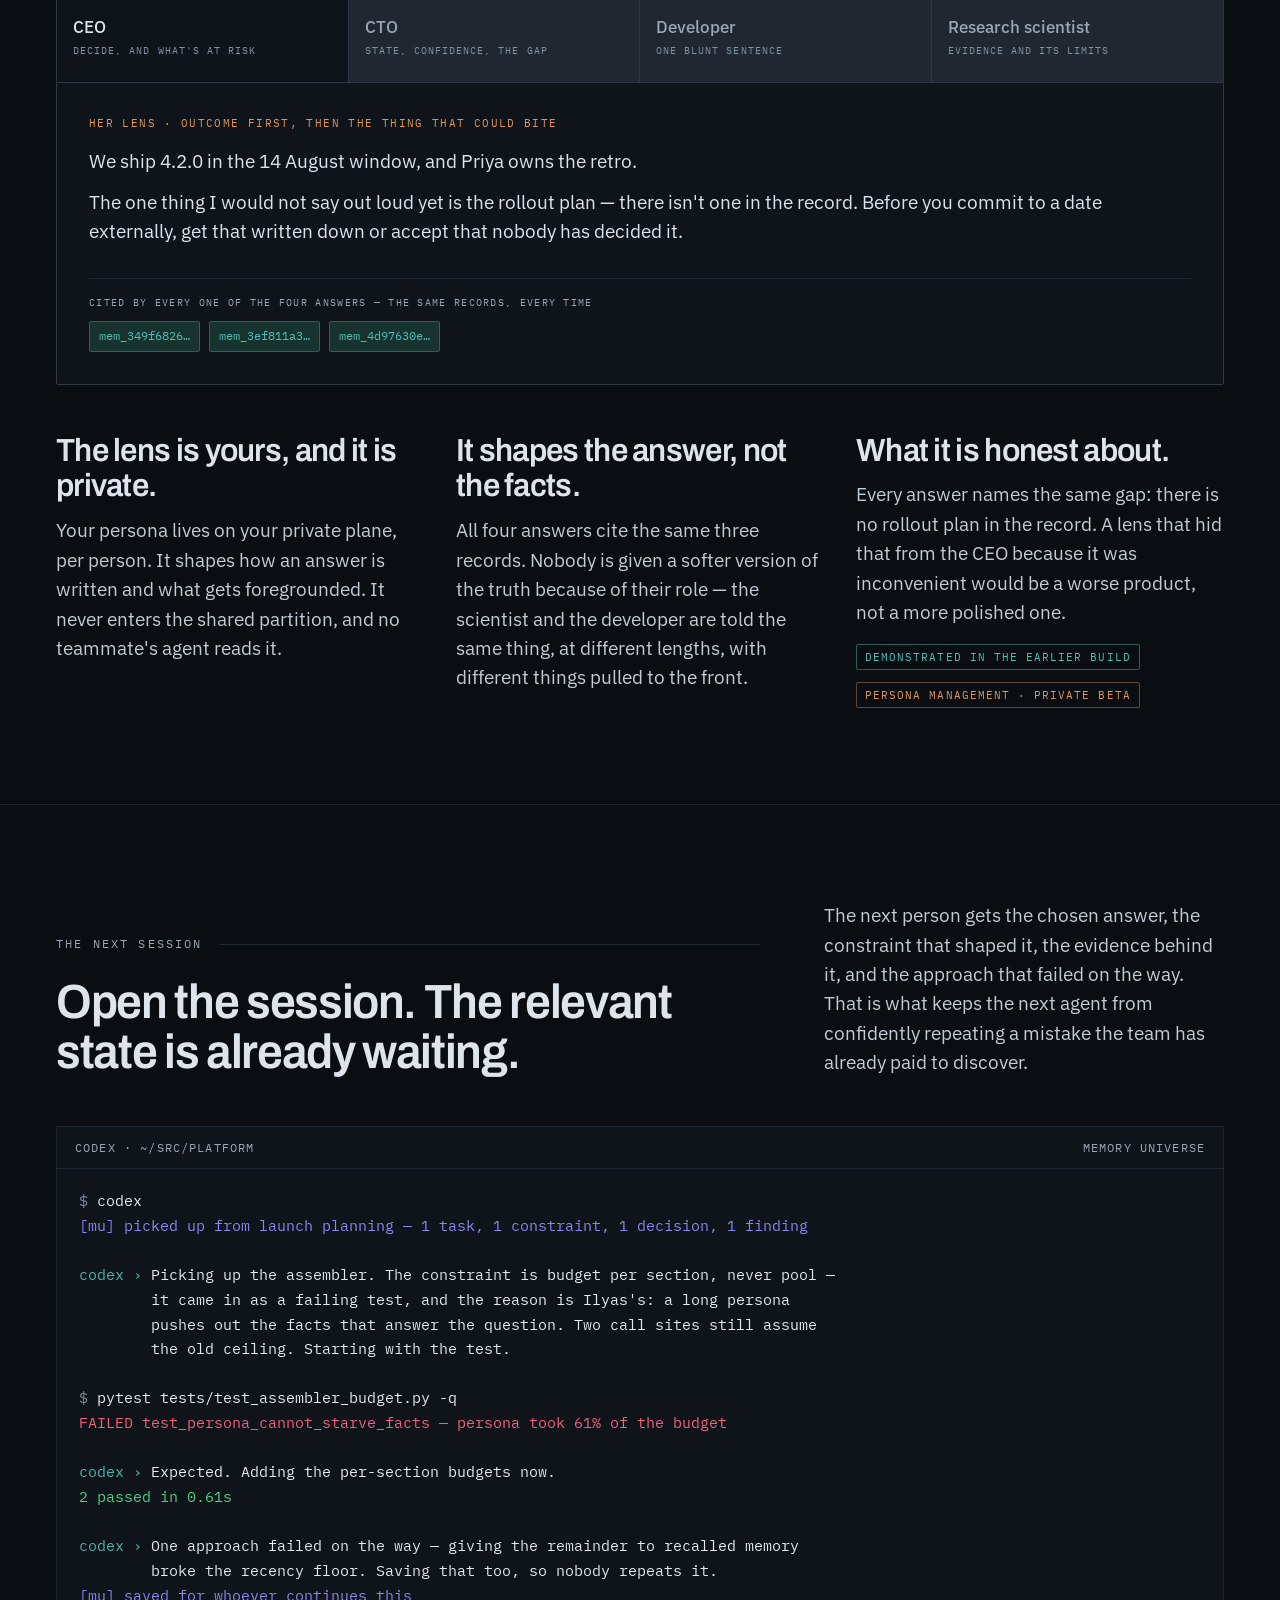
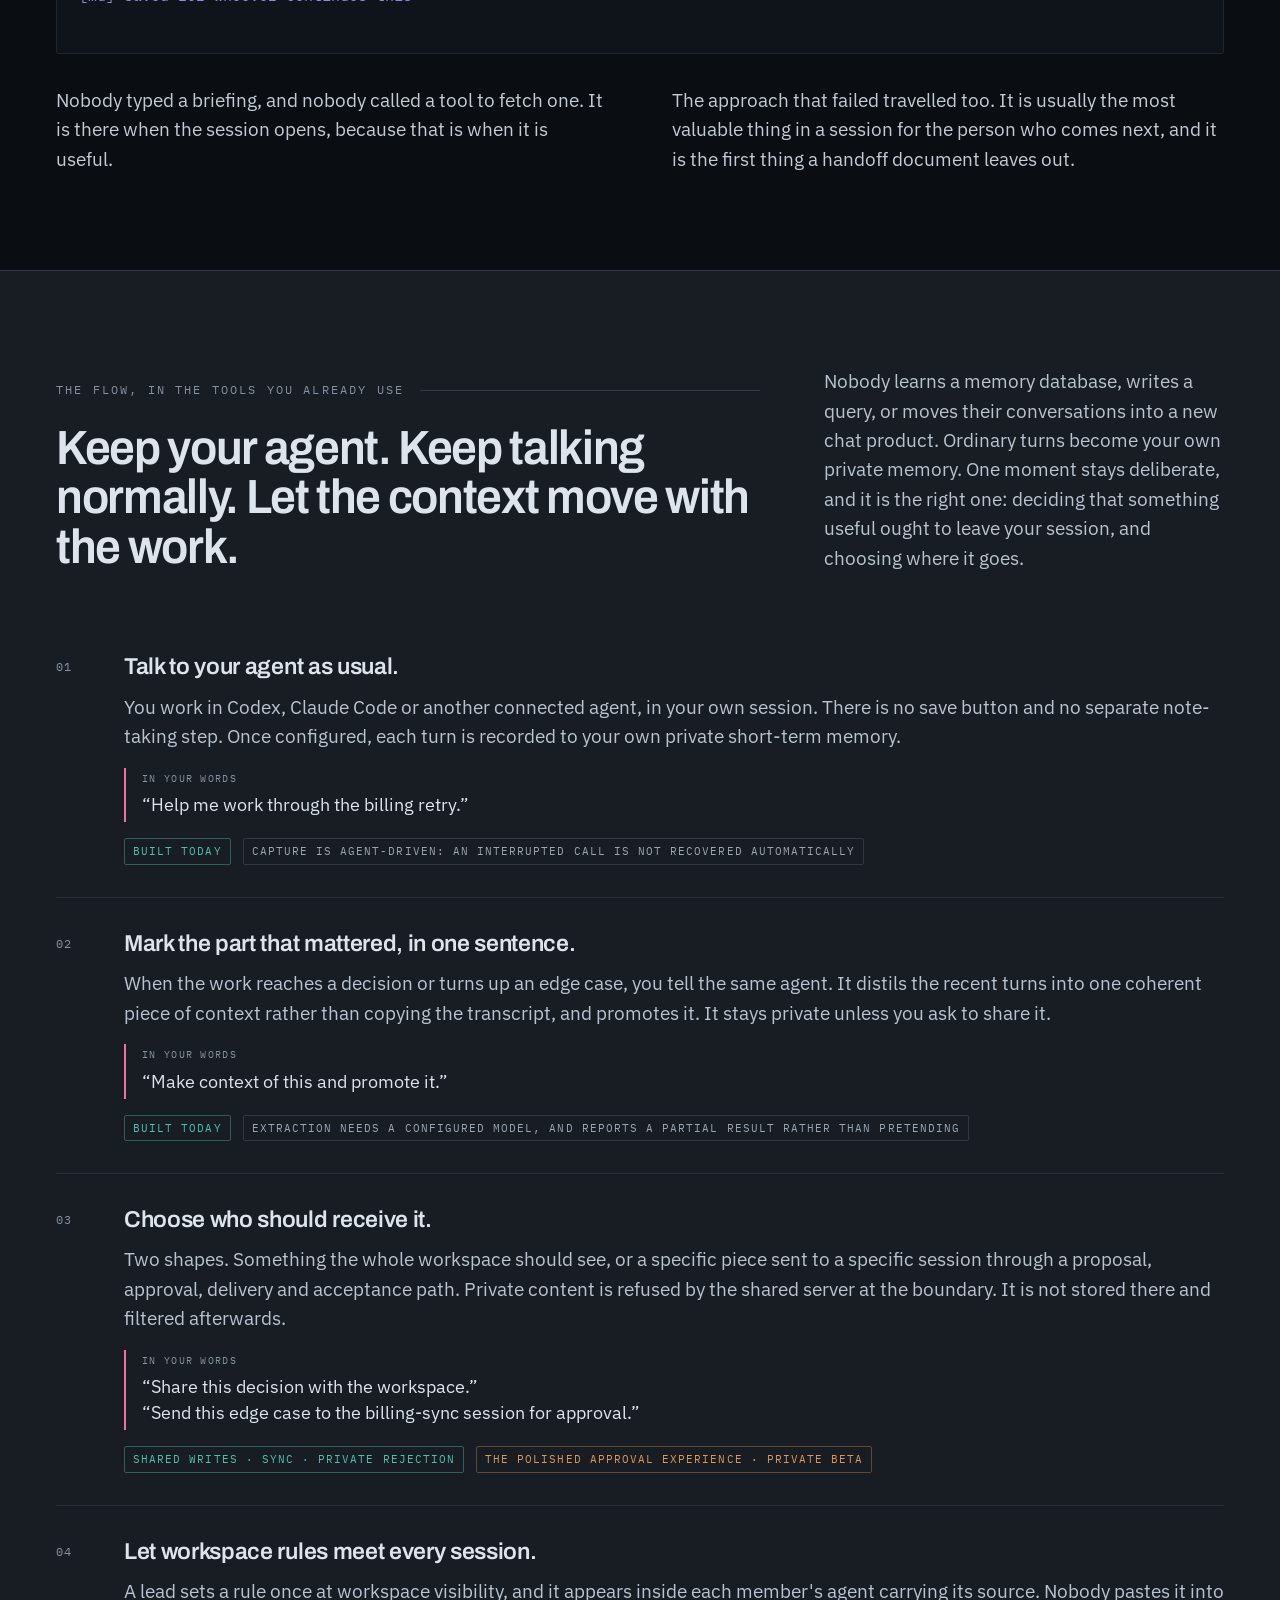
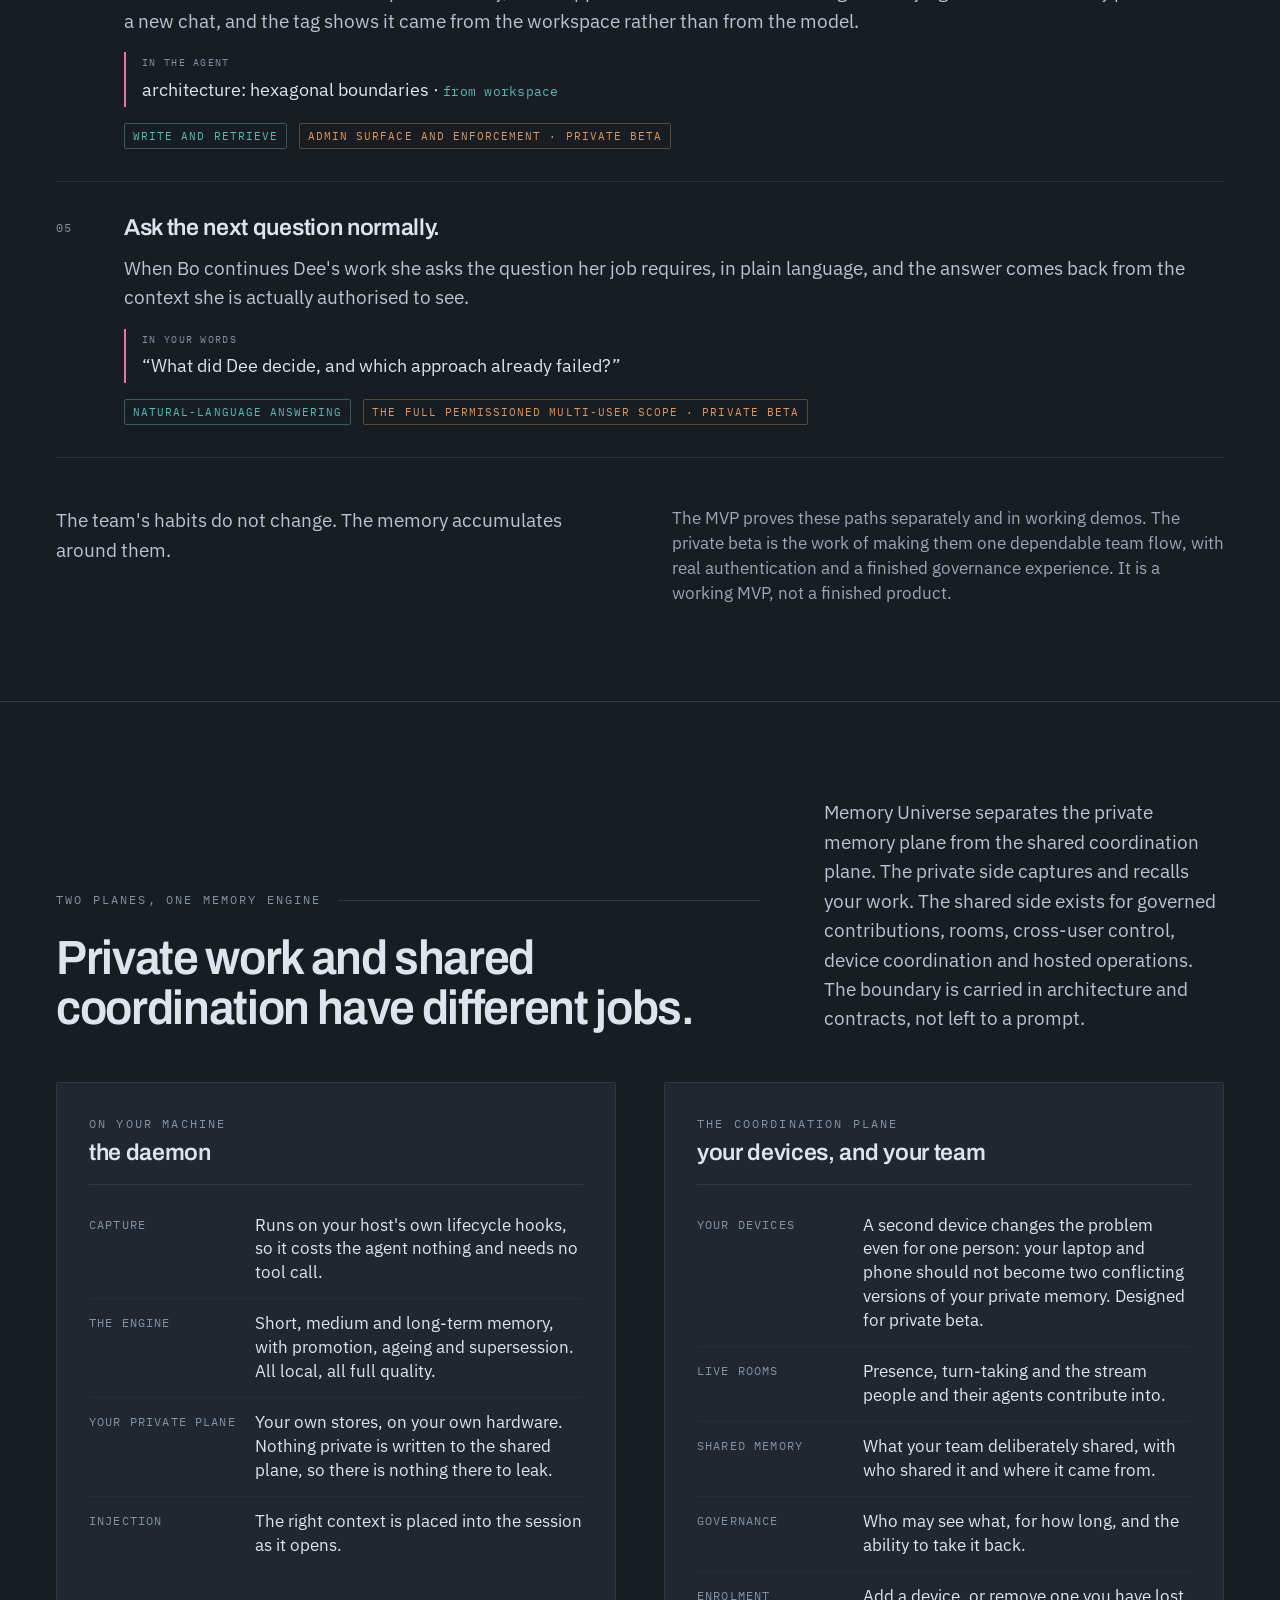
==== commit 839af704: "seo: structured data, crawl files, and an llms.txt for AI search Adds a JSON-LD @graph (Organization" ====
--- a/index.html
+++ b/index.html
@@ -2,7 +2,7 @@
 <title>Memory Universe</title>
 <link rel="canonical" href="https://memoryuniverse.github.io/landing/">
 <meta http-equiv="refresh" content="0; url=./landing/">
-<meta name="robots" content="noindex">
+<meta name="robots" content="noindex,follow">
 </head><body>
 <p>Redirecting to <a href="./landing/">the Memory Universe site</a>.</p>
 <script>location.replace('./landing/');</script>
